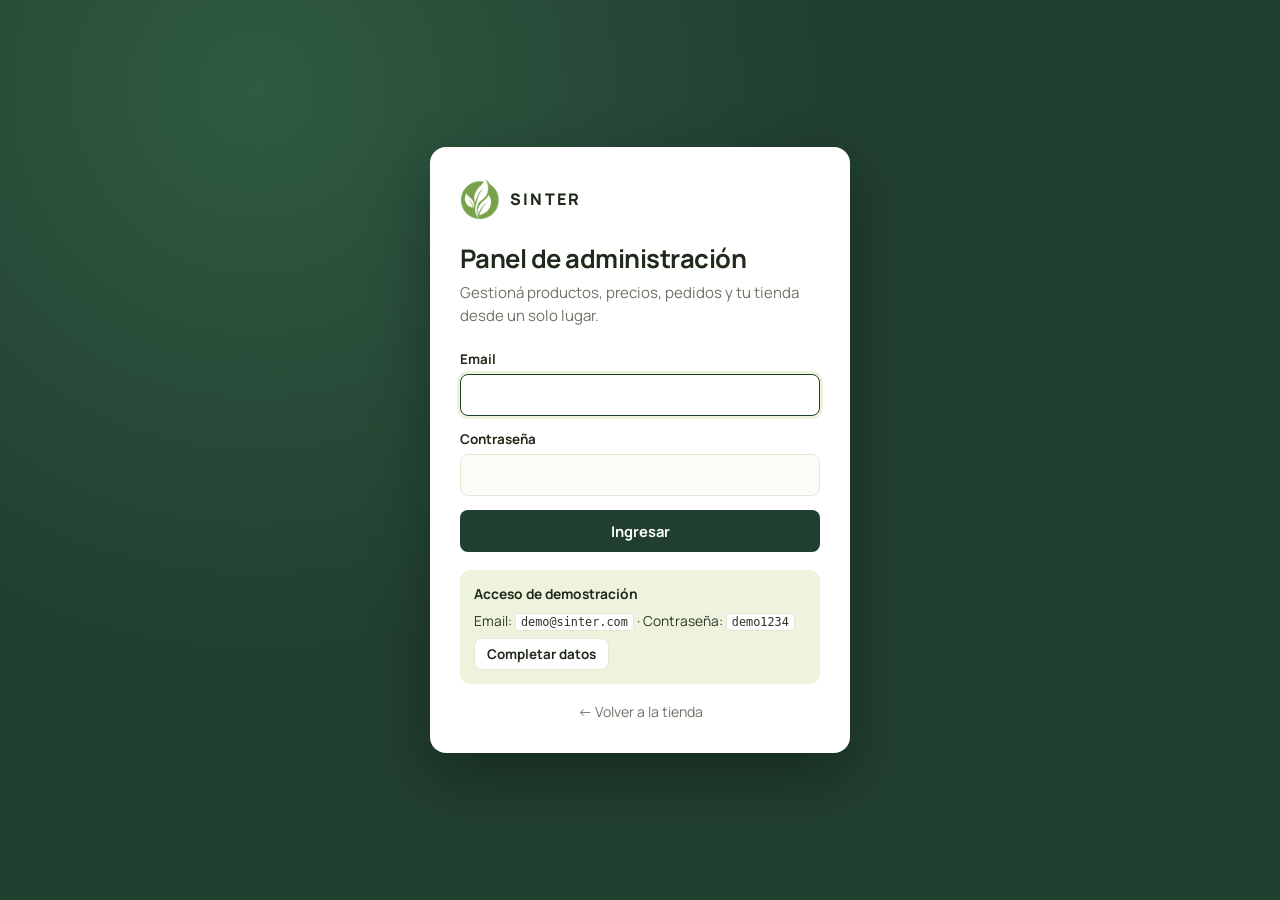
==== admin.html @ c79acad9 "Panel — etapa 4: ofertas, portada, categorías, reseñas y configuración Ofertas: fecha de fin de la p" ====
<!doctype html>
<html lang="es-AR">
<head>
  <meta charset="utf-8">
  <meta name="viewport" content="width=device-width, initial-scale=1">
  <title>Panel · Sinter Natural</title>
  <meta name="robots" content="noindex">
  <link rel="icon" type="image/png" href="img/favicon.png">
  <meta name="theme-color" content="#213f2f">
  <link rel="preconnect" href="https://fonts.googleapis.com">
  <link href="https://fonts.googleapis.com/css2?family=Manrope:wght@400;500;600;700;800&display=swap" rel="stylesheet">
  <link rel="stylesheet" href="css/admin.css?v=stage4">
</head>
<body>
  <!-- Ingreso -->
  <section class="login" id="login" hidden>
    <form class="login__card" id="loginForm" novalidate>
      <div class="login__brand"><img src="img/logo-96.png" width="40" height="40" alt=""> <span>SINTER</span></div>
      <h1>Panel de administración</h1>
      <p class="login__sub">Gestioná productos, precios, pedidos y tu tienda desde un solo lugar.</p>
      <label class="field">Email<input type="email" name="email" autocomplete="username" required></label>
      <label class="field">Contraseña<input type="password" name="pass" autocomplete="current-password" required></label>
      <p class="login__error" id="loginError" hidden></p>
      <button class="btn btn--primary btn--block" type="submit">Ingresar</button>
      <div class="login__demo">
        <b>Acceso de demostración</b>
        <span id="demoCreds"></span>
        <button type="button" class="btn btn--ghost btn--sm" id="fillDemo">Completar datos</button>
      </div>
      <a class="login__back" href="./">← Volver a la tienda</a>
    </form>
  </section>

  <!-- Panel -->
  <div class="shell" id="shell" hidden>
    <aside class="side" id="side">
      <a class="side__brand" href="#/inicio"><img src="img/logo-96.png" width="30" height="30" alt=""> <span>SINTER</span><small>Panel</small></a>
      <nav class="side__nav" id="sideNav"></nav>
      <div class="side__foot">
        <a class="side__link" href="./" target="_blank" rel="noopener"><span class="ico" data-ico="store"></span>Ver tienda</a>
        <button class="side__link" type="button" id="resetDemo"><span class="ico" data-ico="reset"></span>Restablecer demo</button>
      </div>
    </aside>
    <div class="side-overlay" id="sideOverlay" hidden></div>

    <div class="main">
      <header class="top">
        <button class="top__menu" type="button" id="menuBtn" aria-label="Abrir menú"><span class="ico" data-ico="menu"></span></button>
        <h1 class="top__title" id="pageTitle">Inicio</h1>
        <span class="badge-demo" title="Los cambios se guardan solo en este navegador">Modo demo</span>
        <div class="top__user">
          <span class="top__avatar" id="avatar">A</span>
          <div class="top__who"><b id="userName">Administrador</b><small id="userEmail"></small></div>
          <button class="btn btn--ghost btn--sm" type="button" id="logoutBtn">Salir</button>
        </div>
      </header>
      <main class="content" id="view" tabindex="-1"></main>
    </div>
  </div>

  <div class="toast" id="toast" role="status" aria-live="polite"></div>

  <script src="js/data.js?v=stage4"></script>
  <script src="js/db.js?v=stage4"></script>
  <script src="js/admin.js?v=stage4"></script>
</body>
</html>
---- css/admin.css ----
/* =========================================================
   Panel de administración — Sinter
   ========================================================= */
:root {
  --forest: #213f2f;
  --forest-2: #2b5140;
  --pistachio: #c9d58b;
  --pistachio-soft: #eef3dd;
  --ink: #1f2a1a;
  --text: #2c3427;
  --muted: #6d7466;
  --bg: #f4f6ef;
  --card: #fff;
  --border: #e3e8d6;
  --red: #c8302b;
  --bar: #3f7a57;
  --bar-hi: #213f2f;
  --radius: 12px;
  --shadow: 0 1px 2px rgba(31, 42, 26, .05), 0 6px 18px rgba(31, 42, 26, .05);
}
* { box-sizing: border-box; }
[hidden] { display: none !important; }
html, body { margin: 0; }
body { font-family: "Manrope", system-ui, sans-serif; color: var(--text); background: var(--bg); -webkit-font-smoothing: antialiased; }
a { color: inherit; text-decoration: none; }
button { font: inherit; cursor: pointer; color: inherit; }
h1, h2, h3 { color: var(--ink); letter-spacing: -.02em; }
code { background: #fff; border: 1px solid var(--border); border-radius: 4px; padding: 1px 5px; font-size: .86em; }
.muted { color: var(--muted); font-size: .86rem; }

/* ---------- Botones ---------- */
.btn { display: inline-flex; align-items: center; justify-content: center; gap: 8px; border: 1px solid transparent; border-radius: 8px; padding: 10px 16px; font-weight: 700; font-size: .92rem; transition: background .15s, border-color .15s; }
.btn--primary { background: var(--forest); color: #fff; }
.btn--primary:hover { background: var(--forest-2); }
.btn--ghost { background: #fff; border-color: var(--border); color: var(--ink); }
.btn--ghost:hover { border-color: var(--pistachio); background: var(--pistachio-soft); }
.btn--sm { padding: 6px 12px; font-size: .84rem; }
.btn--block { width: 100%; }

/* ---------- Ingreso ---------- */
.login { min-height: 100vh; display: grid; place-items: center; padding: 24px 16px;
  background: radial-gradient(circle at 20% 10%, #2f5a43 0, transparent 45%), var(--forest); }
.login__card { width: min(420px, 100%); background: #fff; border-radius: 16px; padding: 32px 30px; box-shadow: 0 24px 60px rgba(0,0,0,.3); }
.login__brand { display: flex; align-items: center; gap: 10px; font-weight: 800; letter-spacing: .14em; color: var(--ink); }
.login h1 { font-size: 1.6rem; margin: 22px 0 6px; }
.login__sub { color: var(--muted); margin: 0 0 22px; line-height: 1.5; font-size: .94rem; }
.field { display: grid; gap: 6px; font-size: .84rem; font-weight: 700; margin-bottom: 14px; color: var(--ink); }
.field input { font: inherit; font-weight: 500; padding: 11px 12px; border: 1px solid var(--border); border-radius: 8px; background: #fbfcf8; }
.field input:focus { outline: none; border-color: var(--forest); box-shadow: 0 0 0 3px var(--pistachio-soft); background: #fff; }
.login__error { color: var(--red); font-weight: 700; font-size: .88rem; margin: -4px 0 12px; }
.login__demo { margin-top: 18px; padding: 14px; border-radius: 10px; background: var(--pistachio-soft); display: grid; gap: 8px; font-size: .86rem; justify-items: start; }
.login__demo b { color: var(--ink); }
.login__back { display: block; margin-top: 18px; text-align: center; color: var(--muted); font-size: .88rem; }
.login__back:hover { color: var(--ink); }

/* ---------- Estructura ---------- */
.shell { display: grid; grid-template-columns: 248px 1fr; min-height: 100vh; }
.side { background: var(--forest); color: #dfe8da; display: flex; flex-direction: column; padding: 20px 14px; position: sticky; top: 0; height: 100vh; }
.side__brand { display: flex; align-items: center; gap: 10px; padding: 4px 8px 22px; color: #fff; font-weight: 800; letter-spacing: .14em; }
.side__brand small { margin-left: auto; font-size: .66rem; letter-spacing: .1em; text-transform: uppercase; background: rgba(255,255,255,.12); padding: 3px 8px; border-radius: 999px; color: var(--pistachio); }
.side__nav { display: grid; gap: 2px; overflow-y: auto; }
.side__link { display: flex; align-items: center; gap: 12px; padding: 10px 12px; border-radius: 8px; font-weight: 600; font-size: .92rem; color: #cfdacb; background: none; border: 0; width: 100%; text-align: left; }
.side__link svg, .side__link .ico svg { flex: none; opacity: .85; }
.side__link .ico { display: grid; }
.side__link em { margin-left: auto; font-style: normal; font-size: .66rem; font-weight: 700; color: #9fb19a; border: 1px solid rgba(255,255,255,.18); border-radius: 999px; padding: 1px 7px; }
.side__link:hover { background: rgba(255,255,255,.07); color: #fff; }
.side__link.active { background: var(--pistachio); color: var(--ink); }
.side__link.active em { color: var(--ink); border-color: rgba(31,42,26,.25); }
.side__foot { margin-top: auto; display: grid; gap: 2px; padding-top: 14px; border-top: 1px solid rgba(255,255,255,.12); }
.side-overlay { display: none; }

.main { min-width: 0; display: flex; flex-direction: column; }
.top { position: sticky; top: 0; z-index: 20; display: flex; align-items: center; gap: 14px; padding: 14px 28px; background: rgba(244,246,239,.92); backdrop-filter: blur(6px); border-bottom: 1px solid var(--border); }
.top__menu { display: none; background: none; border: 0; padding: 6px; border-radius: 8px; }
.top__title { font-size: 1.3rem; margin: 0; }
.badge-demo { font-size: .72rem; font-weight: 800; letter-spacing: .08em; text-transform: uppercase; color: #7a5a00; background: #fff3cc; border: 1px solid #f0dc9a; border-radius: 999px; padding: 3px 10px; }
.top__user { margin-left: auto; display: flex; align-items: center; gap: 10px; }
.top__avatar { width: 36px; height: 36px; border-radius: 50%; background: var(--forest); color: #fff; display: grid; place-items: center; font-weight: 800; }
.top__who { display: grid; line-height: 1.2; }
.top__who b { font-size: .9rem; color: var(--ink); }
.top__who small { font-size: .76rem; color: var(--muted); }
.content { padding: 26px 28px 48px; outline: none; max-width: 1280px; width: 100%; }

/* ---------- Inicio ---------- */
.dash-head { display: flex; justify-content: space-between; align-items: center; gap: 16px; margin-bottom: 18px; flex-wrap: wrap; }
.dash-head h2 { margin: 0; font-size: 1.6rem; }
.dash-head p { margin: 4px 0 0; color: var(--muted); }
.dash-head p::first-letter { text-transform: uppercase; }
.notice { display: flex; gap: 10px; align-items: flex-start; background: #fffaf0; border: 1px solid #f0dc9a; color: #5c4600; border-radius: 10px; padding: 11px 14px; font-size: .88rem; margin-bottom: 18px; }
.notice svg { flex: none; margin-top: 1px; }

.kpis { display: grid; grid-template-columns: repeat(4, 1fr); gap: 16px; margin-bottom: 18px; }
.kpi { background: var(--card); border: 1px solid var(--border); border-radius: var(--radius); padding: 18px; display: flex; gap: 14px; align-items: flex-start; box-shadow: var(--shadow); }
.kpi__ico { width: 40px; height: 40px; border-radius: 10px; background: var(--pistachio-soft); color: var(--forest); display: grid; place-items: center; flex: none; }
.kpi--warn .kpi__ico { background: #fff3cc; color: #8a6400; }
.kpi > div { display: grid; gap: 2px; min-width: 0; }
.kpi__label { font-size: .8rem; font-weight: 700; color: var(--muted); }
.kpi__value { font-size: 1.6rem; font-weight: 800; color: var(--ink); letter-spacing: -.02em; }
.kpi__sub { font-size: .8rem; color: var(--muted); }
.kpi__sub .up { color: #2a7a3b; font-weight: 800; }
.kpi__sub .down { color: var(--red); font-weight: 800; }

.card { background: var(--card); border: 1px solid var(--border); border-radius: var(--radius); padding: 18px 20px; box-shadow: var(--shadow); min-width: 0; }
.card__head { display: flex; justify-content: space-between; align-items: baseline; gap: 12px; margin-bottom: 12px; }
.card__head h3 { margin: 0; font-size: 1.02rem; }
.link { display: inline-flex; align-items: center; gap: 4px; color: var(--forest); font-weight: 700; font-size: .86rem; }
.link:hover { text-decoration: underline; }

.chart-card { margin-bottom: 18px; }
.chart { position: relative; }
.chart svg { display: block; width: 100%; height: auto; }
.chart .grid { stroke: #edf0e6; stroke-width: 1; }
.chart .grid.base { stroke: #cfd5c2; }
.chart .ax { fill: var(--muted); font-size: 11px; font-family: "Manrope", sans-serif; }
.chart .bar path { fill: var(--bar); transition: fill .15s; }
.chart .bar.today path { fill: var(--bar-hi); }
.chart .bar.on path { fill: var(--bar-hi); }
.chart .hit { fill: transparent; cursor: pointer; }
.tip { position: absolute; pointer-events: none; background: var(--ink); color: #fff; border-radius: 8px; padding: 8px 10px; font-size: .78rem; display: grid; gap: 1px; white-space: nowrap; box-shadow: 0 8px 20px rgba(0,0,0,.2); }
.tip b { font-size: .95rem; }
.tip span { color: #cfdacb; }
.tip span:first-of-type::first-letter { text-transform: uppercase; }
.chart-table { margin-top: 8px; font-size: .84rem; }
.chart-table summary { cursor: pointer; color: var(--forest); font-weight: 700; }
.chart-table table { width: 100%; border-collapse: collapse; margin-top: 8px; }
.chart-table td, .chart-table th { padding: 5px 8px; border-bottom: 1px solid var(--border); text-align: left; }

.dash-cols { display: grid; grid-template-columns: 1.55fr 1fr; gap: 18px; align-items: start; }
.dash-side { display: grid; gap: 18px; }
.table-wrap { overflow-x: auto; margin: 0 -4px; }
.tbl { width: 100%; border-collapse: collapse; font-size: .88rem; }
.tbl th { text-align: left; font-size: .74rem; text-transform: uppercase; letter-spacing: .06em; color: var(--muted); font-weight: 700; padding: 8px 6px; border-bottom: 1px solid var(--border); }
.tbl td { padding: 11px 6px; border-bottom: 1px solid #f0f2ea; white-space: nowrap; }
.tbl tr:last-child td { border-bottom: 0; }
.tbl .num { text-align: right; font-variant-numeric: tabular-nums; }
.st { display: inline-flex; align-items: center; gap: 6px; font-size: .74rem; font-weight: 800; border-radius: 999px; padding: 3px 10px; white-space: nowrap; }
.st::before { content: ""; width: 6px; height: 6px; border-radius: 50%; background: currentColor; }
.st--new { background: #e6effc; color: #1f57a8; }
.st--prep { background: #fff3cc; color: #8a6400; }
.st--ready { background: #e2f3e5; color: #22743a; }
.st--done { background: #eef0ea; color: #5f6658; }
.st--cancel { background: #fde8e6; color: #b3261e; }

.stock-list { list-style: none; margin: 0; padding: 0; display: grid; }
.stock-list li { display: flex; justify-content: space-between; align-items: center; gap: 10px; padding: 9px 0; border-bottom: 1px solid #f0f2ea; font-size: .88rem; }
.stock-list li:last-child { border-bottom: 0; }
.top-list { margin: 0; padding: 0; list-style: none; display: grid; gap: 12px; }
.top-list__row { display: flex; justify-content: space-between; gap: 10px; font-size: .88rem; margin-bottom: 5px; }
.top-list__row b { color: var(--ink); white-space: nowrap; }
.top-list__bar { height: 6px; background: #eef1e6; border-radius: 4px; overflow: hidden; }
.top-list__bar span { display: block; height: 100%; background: var(--bar); border-radius: 4px; }

/* ---------- Secciones por venir ---------- */
.soon { max-width: 560px; margin: 40px auto; text-align: center; background: var(--card); border: 1px solid var(--border); border-radius: 16px; padding: 40px 28px; box-shadow: var(--shadow); }
.soon__ico { width: 64px; height: 64px; border-radius: 16px; background: var(--pistachio-soft); color: var(--forest); display: inline-grid; place-items: center; }
.soon h2 { margin: 16px 0 8px; }
.soon p { color: var(--muted); line-height: 1.6; margin: 0 0 16px; }
.soon__tag { display: inline-block; margin-bottom: 20px; font-size: .78rem; font-weight: 800; letter-spacing: .06em; text-transform: uppercase; color: var(--forest); background: var(--pistachio-soft); padding: 5px 12px; border-radius: 999px; }

.toast { position: fixed; left: 50%; bottom: 24px; transform: translate(-50%, 140%); background: var(--ink); color: #fff; padding: 12px 18px; border-radius: 10px; font-weight: 700; z-index: 100; transition: transform .3s; }
.toast.show { transform: translate(-50%, 0); }

/* ---------- Responsive ---------- */
@media (max-width: 1100px) {
  .kpis { grid-template-columns: repeat(2, 1fr); }
  .dash-cols { grid-template-columns: 1fr; }
}
@media (max-width: 860px) {
  .shell { grid-template-columns: 1fr; }
  .side { position: fixed; left: 0; top: 0; bottom: 0; width: 264px; z-index: 50; transform: translateX(-100%); transition: transform .25s ease; }
  .side.open { transform: none; }
  .side-overlay { display: block; position: fixed; inset: 0; background: rgba(15, 25, 18, .45); z-index: 40; }
  .top__menu { display: grid; }
  .top { padding: 12px 16px; gap: 10px; }
  .top__who { display: none; }
  .content { padding: 18px 16px 40px; }
}
@media (max-width: 520px) {
  .kpis { gap: 10px; }
  .kpi { padding: 14px; gap: 10px; flex-direction: column; }
  .kpi__value { font-size: 1.3rem; }
  .badge-demo { display: none; }
  .top__title { font-size: 1.1rem; }
  .dash-head .btn { display: none; }
}

/* Ajustes */
.toast { opacity: 0; visibility: hidden; transition: transform .3s, opacity .3s, visibility 0s .3s; }
.toast.show { opacity: 1; visibility: visible; transition: transform .3s, opacity .3s; }
@media (min-width: 861px) { .shell { background: linear-gradient(to right, var(--forest) 248px, var(--bg) 248px); } }
@media (max-width: 560px) { .col-date { display: none; } .tbl td, .tbl th { padding-inline: 4px; } }
@media (max-width: 560px) { .tbl { font-size: .8rem; } .tbl .st { padding: 2px 7px; font-size: .68rem; } .card { padding: 16px 14px; } }

/* =========================================================
   Etapa 2 — Productos y aumento de precios
   ========================================================= */
.page-head { display: flex; justify-content: space-between; align-items: flex-end; gap: 16px; margin-bottom: 18px; flex-wrap: wrap; }
.page-head h2 { margin: 0; font-size: 1.5rem; }
.page-head p { margin: 4px 0 0; }
.small { font-size: .82rem; }
.block { display: block; }
.card__title { margin: 0 0 14px; font-size: 1rem; display: flex; align-items: center; gap: 8px; }
.card--flush { padding: 0; overflow: hidden; }
.empty { padding: 36px 20px; text-align: center; color: var(--muted); }
.btn--lg { padding: 13px 18px; font-size: 1rem; }
.btn[disabled] { opacity: .45; cursor: not-allowed; }
.btn--danger-ghost { background: #fff; border-color: #f2d0cd; color: var(--red); }
.btn--danger-ghost:hover { background: #fdf0ef; }
.icon-btn { width: 34px; height: 34px; border-radius: 8px; border: 0; background: none; display: inline-grid; place-items: center; color: var(--muted); }
.icon-btn:hover { background: var(--pistachio-soft); color: var(--ink); }
.icon-btn--danger:hover { background: #fdecea; color: var(--red); }
.select { font: inherit; font-size: .9rem; padding: 9px 34px 9px 12px; border: 1px solid var(--border); border-radius: 8px; background: #fff url("data:image/svg+xml,%3Csvg xmlns='http://www.w3.org/2000/svg' width='12' height='8' viewBox='0 0 12 8' fill='none' stroke='%231f2a1a' stroke-width='1.8' stroke-linecap='round'%3E%3Cpath d='M1 1.5l5 5 5-5'/%3E%3C/svg%3E") no-repeat right 12px center; -webkit-appearance: none; appearance: none; color: var(--ink); }

/* Filtros */
.filters { display: flex; gap: 10px; align-items: center; flex-wrap: wrap; margin-bottom: 14px; }
.searchbox { flex: 1 1 240px; display: flex; align-items: center; gap: 8px; background: #fff; border: 1px solid var(--border); border-radius: 8px; padding: 0 12px; color: var(--muted); }
.searchbox input { flex: 1; border: 0; outline: none; font: inherit; padding: 9px 0; background: none; color: var(--ink); min-width: 0; }
.searchbox:focus-within { border-color: var(--forest); box-shadow: 0 0 0 3px var(--pistachio-soft); }
.segs { display: inline-flex; background: #fff; border: 1px solid var(--border); border-radius: 8px; padding: 3px; gap: 2px; flex-wrap: wrap; }
.segs button { border: 0; background: none; padding: 6px 11px; border-radius: 6px; font-size: .84rem; font-weight: 700; color: var(--muted); }
.segs button:hover { color: var(--ink); }
.segs button.on { background: var(--forest); color: #fff; }
.segs--big { display: flex; margin-bottom: 14px; }
.segs--big button { flex: 1; padding: 9px; font-size: .9rem; }

/* Lista de productos */
.plist-head, .pitem { display: grid; grid-template-columns: 56px minmax(0, 1fr) 130px 104px 82px 112px; gap: 14px; align-items: center; padding: 10px 16px; }
.plist-head { font-size: .72rem; font-weight: 700; letter-spacing: .06em; text-transform: uppercase; color: var(--muted); border-bottom: 1px solid var(--border); background: #fbfcf8; }
.pitem { border-bottom: 1px solid #f0f2ea; }
.pitem:last-child { border-bottom: 0; }
.pitem:hover { background: #fbfcf8; }
.pitem.is-paused .pitem__img, .pitem.is-paused .pitem__info { opacity: .5; }
.pitem__img { width: 56px; height: 56px; border-radius: 8px; overflow: hidden; background: #fff; border: 1px solid var(--border); display: grid; place-items: center; }
.pitem__img img { width: 100%; height: 100%; object-fit: contain; padding: 4px; }
.thumb-mono { font-weight: 800; font-size: 1.4rem; color: var(--forest); background: var(--pistachio-soft); width: 100%; height: 100%; display: grid; place-items: center; }
.pitem__info { min-width: 0; display: grid; gap: 2px; }
.pitem__name { font-weight: 700; color: var(--ink); white-space: nowrap; overflow: hidden; text-overflow: ellipsis; }
.pitem__name:hover { text-decoration: underline; }
.pitem__meta { font-size: .8rem; color: var(--muted); white-space: nowrap; overflow: hidden; text-overflow: ellipsis; }
.pitem__badges { display: flex; gap: 4px; flex-wrap: wrap; }
.pitem__badges:empty { display: none; }
.pb { font-size: .68rem; font-weight: 800; padding: 1px 7px; border-radius: 999px; background: #eef0ea; color: #5f6658; }
.pb--off { background: #fde8e6; color: #b3261e; }
.pb--new { background: var(--pistachio-soft); color: #3f5a1c; }
.pb--warn { background: #fde8e6; color: #b3261e; }
.pb--low { background: #fff3cc; color: #8a6400; }
.pitem__actions { display: flex; justify-content: flex-end; gap: 2px; }

.qedit { display: flex; align-items: center; gap: 4px; border: 1px solid transparent; border-radius: 8px; padding: 0 8px; transition: border-color .15s, background .15s; }
.qedit:hover { border-color: var(--border); background: #fff; }
.qedit:focus-within { border-color: var(--forest); background: #fff; box-shadow: 0 0 0 3px var(--pistachio-soft); }
.qedit span { color: var(--muted); font-size: .88rem; }
.qedit input { width: 100%; border: 0; outline: none; font: inherit; font-weight: 700; color: var(--ink); padding: 8px 0; background: none; -moz-appearance: textfield; }
.qedit input::-webkit-outer-spin-button, .qedit input::-webkit-inner-spin-button { -webkit-appearance: none; margin: 0; }
.qedit.saved { border-color: #8fc79c; background: #effaf1; }

.switch { position: relative; display: inline-block; width: 42px; height: 24px; flex: none; }
.switch input { position: absolute; opacity: 0; width: 100%; height: 100%; margin: 0; cursor: pointer; z-index: 1; }
.switch span { position: absolute; inset: 0; border-radius: 999px; background: #d5d9cc; transition: background .2s; }
.switch span::after { content: ""; position: absolute; left: 3px; top: 3px; width: 18px; height: 18px; border-radius: 50%; background: #fff; box-shadow: 0 1px 3px rgba(0,0,0,.2); transition: transform .2s; }
.switch input:checked + span { background: var(--forest); }
.switch input:checked + span::after { transform: translateX(18px); }
.switch input:focus-visible + span { box-shadow: 0 0 0 3px var(--pistachio); }

/* Editor */
.back { display: inline-flex; align-items: center; gap: 4px; color: var(--muted); font-weight: 700; font-size: .88rem; margin-bottom: 12px; }
.back:hover { color: var(--ink); }
.editor { display: grid; grid-template-columns: minmax(0, 1fr) 320px; gap: 18px; align-items: start; }
.editor__main { display: grid; gap: 18px; min-width: 0; }
.editor__side { display: grid; gap: 18px; position: sticky; top: 82px; }
.editor__actions { display: grid; gap: 8px; }
.f { display: grid; gap: 6px; font-size: .84rem; font-weight: 700; color: var(--ink); margin-bottom: 14px; }
.f small { font-weight: 500; color: var(--muted); }
.f input, .f textarea { font: inherit; font-weight: 500; padding: 10px 12px; border: 1px solid var(--border); border-radius: 8px; background: #fff; color: var(--ink); width: 100%; }
.f textarea { resize: vertical; line-height: 1.5; }
.f input:focus, .f textarea:focus, .select:focus { outline: none; border-color: var(--forest); box-shadow: 0 0 0 3px var(--pistachio-soft); }
.f .select { width: 100%; padding-block: 10px; }
.f-row { display: grid; grid-template-columns: 1fr 1fr; gap: 14px; }
.money { display: flex; align-items: center; border: 1px solid var(--border); border-radius: 8px; background: #fff; padding-left: 12px; }
.money i { font-style: normal; color: var(--muted); }
.money input { border: 0 !important; box-shadow: none !important; padding-left: 6px !important; }
.money:focus-within { border-color: var(--forest); box-shadow: 0 0 0 3px var(--pistachio-soft); }
.hint { margin: -4px 0 0; font-size: .86rem; color: var(--muted); }
.hint b { color: var(--ink); }
.hint .warn { color: #8a6400; }

.photo { display: grid; grid-template-columns: 160px 1fr; gap: 16px; align-items: stretch; }
.photo__preview { aspect-ratio: 1; border: 1px solid var(--border); border-radius: 10px; overflow: hidden; display: grid; place-items: center; background: #fff; }
.photo__img { width: 100%; height: 100%; object-fit: contain; padding: 8px; }
.photo__preview .thumb-mono { font-size: 3rem; }
.photo__side { display: grid; gap: 10px; align-content: start; }
.drop { display: grid; justify-items: center; gap: 4px; text-align: center; padding: 22px 14px; border: 2px dashed #cfd7bd; border-radius: 10px; color: var(--forest); cursor: pointer; background: #fbfcf8; transition: background .15s, border-color .15s; }
.drop span { color: var(--muted); font-size: .82rem; }
.drop:hover, .drop.over { background: var(--pistachio-soft); border-color: var(--forest); }

.vrows { display: grid; gap: 8px; margin: 10px 0 12px; }
.vrow { display: grid; grid-template-columns: 1fr 150px 80px; gap: 8px; align-items: center; }
.vrow .vlabel { font: inherit; padding: 9px 12px; border: 1px solid var(--border); border-radius: 8px; }
.vrow .vlabel:focus { outline: none; border-color: var(--forest); box-shadow: 0 0 0 3px var(--pistachio-soft); }
.vrow .money input { font: inherit; padding: 9px 8px; width: 100%; outline: none; background: none; }
.vrow .money input:disabled { color: var(--muted); }
.vtag { font-size: .72rem; font-weight: 800; color: var(--forest); background: var(--pistachio-soft); border-radius: 999px; padding: 3px 8px; text-align: center; }

.chips { display: flex; flex-wrap: wrap; gap: 8px; }
.chipbox { position: relative; cursor: pointer; }
.chipbox input { position: absolute; opacity: 0; }
.chipbox span { display: inline-block; padding: 7px 13px; border: 1px solid var(--border); border-radius: 999px; font-size: .86rem; font-weight: 700; background: #fff; transition: all .15s; }
.chipbox input:checked + span { background: var(--forest); border-color: var(--forest); color: #fff; }
.chipbox input:focus-visible + span { box-shadow: 0 0 0 3px var(--pistachio); }

.toggle { display: flex; justify-content: space-between; align-items: center; gap: 12px; padding: 10px 0; border-bottom: 1px solid #f0f2ea; cursor: pointer; }
.toggle:last-child { border-bottom: 0; }
.toggle > span:first-child { display: grid; gap: 2px; }
.toggle b { font-size: .9rem; color: var(--ink); }
.toggle small { color: var(--muted); font-size: .78rem; }

/* Vista previa de tarjeta */
.pv { display: grid; gap: 3px; }
.pv__img { position: relative; aspect-ratio: 1; border-radius: 8px; background: #fff; border: 1px solid var(--border); overflow: hidden; display: grid; place-items: center; margin-bottom: 8px; }
.pv__img img { width: 100%; height: 100%; object-fit: contain; padding: 10%; }
.pv__img .thumb-mono { font-size: 3.4rem; }
.pv__badge { position: absolute; left: 10px; bottom: 10px; background: var(--red); color: #fff; font-weight: 800; font-size: .78rem; padding: 3px 9px; border-radius: 999px; }
.pv__badge--new { background: var(--pistachio); color: var(--ink); }
.pv__name { color: var(--ink); }
.pv__variant, .pv__other { color: var(--muted); font-size: .82rem; }
.pv__old { color: var(--muted); font-size: .86rem; margin-top: 6px; }
.pv__now b { font-size: 1.25rem; color: var(--ink); }
.pv__now span { color: #2a7a3b; font-weight: 800; font-size: .86rem; }
.pv__btn { margin-top: 8px; background: var(--forest); color: #fff; text-align: center; font-weight: 800; font-size: .78rem; letter-spacing: .04em; padding: 10px; border-radius: 8px; }
.pv__paused { margin-top: 6px; font-size: .78rem; font-weight: 700; color: #8a6400; background: #fff3cc; padding: 6px 8px; border-radius: 6px; }

/* Aumento de precios */
.prices { display: grid; grid-template-columns: minmax(0, 420px) minmax(0, 1fr); gap: 18px; align-items: start; margin-bottom: 18px; }
.prices__form { display: grid; gap: 18px; }
.num-step { width: 24px; height: 24px; border-radius: 50%; background: var(--forest); color: #fff; font-size: .78rem; display: inline-grid; place-items: center; flex: none; }
.prices__preview .card__head h3 { display: flex; align-items: center; gap: 8px; }
.pct { display: flex; gap: 12px; align-items: center; flex-wrap: wrap; margin-bottom: 16px; }
.pct__in { display: flex; align-items: center; border: 1px solid var(--border); border-radius: 10px; padding: 0 14px; background: #fff; }
.pct__in input { width: 80px; border: 0; outline: none; font: inherit; font-size: 1.6rem; font-weight: 800; color: var(--ink); padding: 6px 0; background: none; }
.pct__in span { font-size: 1.3rem; font-weight: 800; color: var(--muted); }
.pct__in:focus-within { border-color: var(--forest); box-shadow: 0 0 0 3px var(--pistachio-soft); }
.pct__quick { display: flex; gap: 6px; flex-wrap: wrap; }
.pct__quick button { border: 1px solid var(--border); background: #fff; border-radius: 999px; padding: 6px 12px; font-weight: 700; font-size: .86rem; }
.pct__quick button.on, .pct__quick button:hover { background: var(--pistachio-soft); border-color: var(--pistachio); }
.check { display: flex; gap: 10px; align-items: flex-start; font-size: .88rem; cursor: pointer; }
.check input { margin-top: 3px; accent-color: var(--forest); width: 16px; height: 16px; }
.check small { color: var(--muted); }
.pv-table { max-height: 420px; overflow: auto; margin: 0 -6px 14px; }
.pv-table .tbl td { white-space: normal; }
.pv-table thead th { position: sticky; top: 0; background: #fff; }
.tbl .up { color: #2a7a3b; font-weight: 700; }
.tbl .down { color: var(--red); font-weight: 700; }
.history { margin-bottom: 10px; }
.hist { list-style: none; margin: 0; padding: 0; }
.hist li { display: flex; justify-content: space-between; align-items: center; gap: 12px; padding: 12px 0; border-bottom: 1px solid #f0f2ea; }
.hist li:last-child { border-bottom: 0; }
.hist li > div { display: grid; gap: 2px; }
.stock-list a:hover { text-decoration: underline; }

/* Responsive etapa 2 */
@media (max-width: 1100px) {
  .editor, .prices { grid-template-columns: 1fr; }
  .editor__side { position: static; }
}
@media (max-width: 860px) {
  .plist-head { display: none; }
  .pitem { grid-template-columns: 52px minmax(0, 1fr) auto; grid-template-areas: "img info sw" "img price stock" "act act act"; gap: 6px 12px; padding: 12px 14px; }
  .pitem__img { grid-area: img; width: 52px; height: 52px; }
  .pitem__info { grid-area: info; }
  .pitem .switch { grid-area: sw; justify-self: end; }
  .pitem .qedit:not(.qedit--stock) { grid-area: price; border-color: var(--border); background: #fff; }
  .pitem .qedit--stock { grid-area: stock; border-color: var(--border); background: #fff; width: 96px; }
  .pitem__actions { grid-area: act; justify-content: flex-start; border-top: 1px dashed #eef0e8; padding-top: 4px; }
}
@media (max-width: 560px) {
  .f-row, .photo { grid-template-columns: 1fr; }
  .photo__preview { max-width: 180px; }
  .vrow { grid-template-columns: 1fr 120px 40px; }
  .vtag { font-size: .64rem; padding: 3px 4px; }
  .filters .segs { width: 100%; }
}
.qedit--stock input { width: 56px; flex: none; }
.qedit--stock { justify-content: flex-start; }

/* =========================================================
   Etapa 3 — Pedidos
   ========================================================= */
.side__count { margin-left: auto; min-width: 22px; height: 22px; padding: 0 7px; border-radius: 999px; background: var(--red); color: #fff; font-size: .74rem; font-weight: 800; display: inline-grid; place-items: center; }
.side__link.active .side__count { background: var(--forest); }
.btn--wa { background: #1fa855; color: #fff; }
.btn--wa:hover { background: #18843f; }

.otabs { display: flex; gap: 6px; overflow-x: auto; scrollbar-width: none; margin-bottom: 14px; padding-bottom: 2px; }
.otabs::-webkit-scrollbar { display: none; }
.otabs button { flex: none; display: inline-flex; align-items: center; gap: 8px; border: 1px solid var(--border); background: #fff; border-radius: 999px; padding: 7px 14px; font-weight: 700; font-size: .88rem; color: var(--text); }
.otabs button span { font-size: .74rem; background: #eef0ea; color: var(--muted); border-radius: 999px; padding: 1px 8px; }
.otabs button.on { background: var(--forest); border-color: var(--forest); color: #fff; }
.otabs button.on span { background: rgba(255,255,255,.18); color: #fff; }

.olist-head, .oitem { display: grid; grid-template-columns: 150px minmax(0, 1fr) 110px 110px 120px 190px; gap: 14px; align-items: center; padding: 12px 18px; }
.olist-head { font-size: .72rem; font-weight: 700; letter-spacing: .06em; text-transform: uppercase; color: var(--muted); border-bottom: 1px solid var(--border); background: #fbfcf8; }
.oitem { border-bottom: 1px solid #f0f2ea; cursor: pointer; }
.oitem:hover { background: #fbfcf8; }
.oitem .num, .olist-head .num { text-align: right; font-variant-numeric: tabular-nums; }
.oitem__id, .oitem__client { display: grid; gap: 2px; min-width: 0; }
.oitem__id b { color: var(--ink); }
.oitem small { color: var(--muted); font-size: .8rem; white-space: nowrap; overflow: hidden; text-overflow: ellipsis; }
.oitem__client b { white-space: nowrap; overflow: hidden; text-overflow: ellipsis; }
.oitem__del { display: inline-flex; align-items: center; gap: 6px; font-size: .86rem; color: var(--muted); }
.oitem__act { display: flex; justify-content: flex-end; }
.olist-foot { padding: 12px 18px; text-align: right; font-size: .86rem; color: var(--muted); font-weight: 700; background: #fbfcf8; }
.row-link { cursor: pointer; }
.row-link:hover td { background: #fbfcf8; }

.ohead { display: flex; justify-content: space-between; align-items: flex-start; gap: 16px; flex-wrap: wrap; margin-bottom: 16px; }
.ohead h2 { margin: 0; font-size: 1.5rem; display: flex; align-items: center; gap: 12px; flex-wrap: wrap; }
.ohead p { margin: 4px 0 0; }
.ohead p::first-letter { text-transform: uppercase; }
.ohead__actions { display: flex; gap: 8px; flex-wrap: wrap; }

.steps-card { margin-bottom: 18px; }
.ostep { list-style: none; margin: 0 0 16px; padding: 0; display: grid; grid-template-columns: repeat(4, 1fr); }
.ostep li { position: relative; display: grid; justify-items: center; text-align: center; gap: 4px; color: var(--muted); }
.ostep li::before { content: ""; position: absolute; top: 15px; left: calc(-50% + 18px); right: calc(50% + 18px); height: 2px; background: var(--border); }
.ostep li:first-child::before { display: none; }
.ostep li.done::before, .ostep li.now::before { background: var(--forest); }
.ostep__dot { width: 32px; height: 32px; border-radius: 50%; display: grid; place-items: center; font-weight: 800; font-size: .86rem; background: #fff; border: 2px solid var(--border); color: var(--muted); }
.ostep li.done .ostep__dot { background: var(--forest); border-color: var(--forest); color: #fff; }
.ostep li.now .ostep__dot { border-color: var(--forest); color: var(--forest); box-shadow: 0 0 0 4px var(--pistachio-soft); }
.ostep b { font-size: .88rem; }
.ostep li.done b, .ostep li.now b { color: var(--ink); }
.ostep small { font-size: .74rem; min-height: 1em; }
.ostep__actions { display: flex; gap: 8px; flex-wrap: wrap; align-items: center; justify-content: center; padding-top: 14px; border-top: 1px solid #f0f2ea; }
.done-msg { display: inline-flex; align-items: center; gap: 6px; color: #22743a; font-weight: 800; }

.odetail { display: grid; grid-template-columns: minmax(0, 1fr) 340px; gap: 18px; align-items: start; }
.odetail__side { display: grid; gap: 18px; }
.pack { list-style: none; margin: 0; padding: 0; }
.pack li { display: grid; grid-template-columns: 30px 48px minmax(0, 1fr) auto; gap: 12px; align-items: center; padding: 10px 0; border-bottom: 1px solid #f0f2ea; transition: opacity .2s; }
.pack li.ok .pack__info b { text-decoration: line-through; color: var(--muted); }
.pack li.ok .pack__img { opacity: .5; }
.pack label { position: relative; width: 26px; height: 26px; cursor: pointer; }
.pack input { position: absolute; inset: 0; opacity: 0; margin: 0; cursor: pointer; }
.pack__box { width: 26px; height: 26px; border-radius: 7px; border: 2px solid #cfd5c2; display: grid; place-items: center; color: transparent; transition: all .15s; }
.pack input:checked + .pack__box { background: var(--forest); border-color: var(--forest); color: #fff; }
.pack input:focus-visible + .pack__box { box-shadow: 0 0 0 3px var(--pistachio); }
.pack__img { width: 48px; height: 48px; border-radius: 8px; border: 1px solid var(--border); overflow: hidden; display: grid; place-items: center; background: #fff; }
.pack__img img { width: 100%; height: 100%; object-fit: contain; padding: 3px; }
.pack__info { display: grid; gap: 2px; min-width: 0; }
.pack__info small { color: var(--muted); font-size: .8rem; }
.pack .num { font-variant-numeric: tabular-nums; }
.totals { display: grid; gap: 6px; padding-top: 14px; font-size: .92rem; }
.totals div { display: flex; justify-content: space-between; }
.totals .green { color: #22743a; font-weight: 700; }
.totals .total { font-size: 1.15rem; font-weight: 800; color: var(--ink); padding-top: 8px; border-top: 1px solid var(--border); margin-top: 4px; }
.kv { display: grid; gap: 2px; margin: 0 0 12px; font-size: .9rem; }
.kv span { font-size: .76rem; color: var(--muted); font-weight: 700; text-transform: uppercase; letter-spacing: .05em; }
.kv b { color: var(--ink); font-weight: 600; }
.note { width: 100%; font: inherit; font-size: .9rem; padding: 10px 12px; border: 1px solid var(--border); border-radius: 8px; resize: vertical; background: #fffdf6; }
.note:focus { outline: none; border-color: var(--forest); box-shadow: 0 0 0 3px var(--pistachio-soft); }

/* Remito (solo al imprimir) */
.slip { display: none; }
@media print {
  body { background: #fff; }
  .side, .top, .back, .ohead__actions, .steps-card, .odetail, .toast, .side-overlay, .ohead { display: none !important; }
  .shell { display: block; background: none !important; }
  .content { padding: 0; max-width: none; }
  .slip { display: block; color: #000; font-size: 12pt; }
  .slip__head { display: flex; justify-content: space-between; align-items: flex-start; border-bottom: 2px solid #000; padding-bottom: 10px; margin-bottom: 14px; }
  .slip__head b { font-size: 16pt; display: block; }
  .slip__id { text-align: right; font-weight: 800; font-size: 14pt; }
  .slip__id span, .slip__head span { display: block; font-weight: 400; font-size: 10pt; }
  .slip__cols { display: grid; grid-template-columns: repeat(3, 1fr); gap: 12px; margin-bottom: 14px; }
  .slip__cols div { display: grid; gap: 2px; }
  .slip__cols small { font-size: 9pt; text-transform: uppercase; color: #555; }
  .slip table { width: 100%; border-collapse: collapse; }
  .slip th, .slip td { border-bottom: 1px solid #999; padding: 6px 4px; text-align: left; }
  .slip .num { text-align: right; }
  .slip__box { display: inline-block; width: 12px; height: 12px; border: 1.5px solid #000; }
  .slip__tot { display: flex; justify-content: flex-end; gap: 18px; margin-top: 12px; }
  .slip__tot b { font-size: 14pt; }
}

/* Responsive etapa 3 */
@media (max-width: 1100px) { .odetail { grid-template-columns: 1fr; } }
@media (max-width: 860px) {
  .olist-head { display: none; }
  .oitem { grid-template-columns: minmax(0, 1fr) auto; grid-template-areas: "id total" "client st" "del act"; gap: 6px 12px; padding: 14px; }
  .oitem__id { grid-area: id; } .oitem__client { grid-area: client; } .oitem__del { grid-area: del; }
  .oitem > .num { grid-area: total; } .oitem > span:has(.st) { grid-area: st; justify-self: end; } .oitem__act { grid-area: act; }
  .ostep { grid-template-columns: repeat(4, 1fr); }
  .ostep b { font-size: .74rem; } .ostep small { display: none; }
}
@media (max-width: 560px) {
  .ohead__actions { width: 100%; } .ohead__actions .btn { flex: 1; }
  .ostep__actions .btn { width: 100%; }
}

/* =========================================================
   Etapa 4 — Ofertas, portada, categorías, reseñas, configuración
   ========================================================= */
.grid2 { display: grid; grid-template-columns: 1fr 1fr; gap: 18px; margin-bottom: 18px; }
.input { font: inherit; padding: 10px 12px; border: 1px solid var(--border); border-radius: 8px; background: #fff; color: var(--ink); min-width: 0; }
.input:focus { outline: none; border-color: var(--forest); box-shadow: 0 0 0 3px var(--pistachio-soft); }
.f input[type="datetime-local"] { width: 100%; }
.quick-dates { display: flex; gap: 6px; flex-wrap: wrap; margin: 10px 0 6px; }
.pct__in--sm { display: inline-flex; padding: 0 12px; }
.pct__in--sm input { font-size: 1.15rem; width: 64px; padding: 8px 0; }
.pct__in--sm span { font-size: .9rem; white-space: nowrap; }
.add-row { display: flex; gap: 10px; align-items: center; flex-wrap: wrap; padding-bottom: 16px; margin-bottom: 6px; border-bottom: 1px solid #f0f2ea; }
.add-row .select, .add-row .input { flex: 1 1 260px; }
.cell-prod { display: flex; align-items: center; gap: 10px; }
.cell-prod__img { width: 40px; height: 40px; object-fit: contain; border: 1px solid var(--border); border-radius: 6px; padding: 2px; background: #fff; flex: none; }
.cell-prod .thumb-mono { width: 40px; height: 40px; border-radius: 6px; }
.warn { color: #8a6400; font-style: normal; }

.slides { list-style: none; margin: 0; padding: 0; }
.slides li { display: grid; grid-template-columns: 28px 52px minmax(0, 1fr) auto; gap: 12px; align-items: center; padding: 10px 0; border-bottom: 1px solid #f0f2ea; }
.slides li:last-child { border-bottom: 0; }
.slides__n { width: 26px; height: 26px; border-radius: 50%; background: var(--forest); color: #fff; font-weight: 800; font-size: .8rem; display: grid; place-items: center; }
.slides__img { width: 52px; height: 52px; border: 1px solid var(--border); border-radius: 8px; overflow: hidden; display: grid; place-items: center; background: #fff; }
.slides__img img { width: 100%; height: 100%; object-fit: contain; padding: 3px; }
.slides__info { display: grid; gap: 2px; min-width: 0; }
.slides__act { display: flex; gap: 2px; }
.icon-btn[disabled] { opacity: .3; cursor: default; background: none; }

.cats { list-style: none; margin: 0; padding: 0; }
.cats li { display: grid; grid-template-columns: 40px minmax(0, 1fr) 110px auto; gap: 12px; align-items: center; padding: 8px 0; border-bottom: 1px solid #f0f2ea; }
.cats li:last-child { border-bottom: 0; }
.cats__color { width: 36px; height: 36px; padding: 0; border: 1px solid var(--border); border-radius: 8px; background: none; cursor: pointer; }
.cats__color::-webkit-color-swatch-wrapper { padding: 3px; } .cats__color::-webkit-color-swatch { border: 0; border-radius: 5px; }
.cats__name { width: 100%; font-weight: 700; border-color: transparent; }
.cats__name:hover { border-color: var(--border); }
.cats__count { font-size: .84rem; color: var(--forest); font-weight: 700; }
.cats__count:hover { text-decoration: underline; }

.rv-list { display: grid; grid-template-columns: repeat(auto-fill, minmax(320px, 1fr)); gap: 16px; }
.rv-list > .card:has(.rv-form) { grid-column: 1 / -1; }
.rv-item { display: flex; flex-direction: column; gap: 6px; }
.rv-item.is-hidden { opacity: .55; }
.rv-item__head { display: flex; justify-content: space-between; align-items: center; gap: 10px; }
.rv-item h4 { margin: 4px 0 0; font-size: 1rem; color: var(--ink); }
.rv-item p { margin: 0; color: #4d5644; line-height: 1.55; font-size: .92rem; flex: 1; }
.rv-item__foot { display: flex; justify-content: space-between; align-items: center; gap: 8px; padding-top: 8px; border-top: 1px solid #f0f2ea; margin-top: 4px; }
.stars { display: inline-flex; gap: 1px; color: #e3e3dc; }
.stars .on { color: #f2a900; }
.stars svg { fill: currentColor; stroke: none; }
.rv-form { display: grid; }
.rv-form__act { display: flex; gap: 8px; }
.star-pick { display: flex; gap: 4px; }
.star-pick label { cursor: pointer; color: #d5d8cc; }
.star-pick input { position: absolute; opacity: 0; }
.star-pick svg { fill: currentColor; stroke: none; }
.star-pick:has(input:nth-of-type(1):checked) label:nth-child(-n+1),
.star-pick label:has(~ label input:checked), .star-pick label:has(input:checked) { color: #f2a900; }

.presets { display: flex; gap: 8px; flex-wrap: wrap; margin-bottom: 16px; }
.preset { display: grid; grid-template-columns: 1fr 1fr; gap: 0; width: 84px; border: 1px solid var(--border); border-radius: 10px; overflow: hidden; background: #fff; padding: 0; }
.preset span { height: 30px; }
.preset small { grid-column: 1 / -1; padding: 4px; font-size: .74rem; font-weight: 700; }
.preset:hover { border-color: var(--forest); }
.color-in { display: flex; align-items: center; gap: 10px; border: 1px solid var(--border); border-radius: 8px; padding: 6px 10px; background: #fff; }
.color-in input { width: 40px; height: 32px; padding: 0; border: 0; background: none; cursor: pointer; }
.color-in code { border: 0; background: none; font-size: .86rem; }

.mini { border: 1px solid var(--border); border-radius: 10px; overflow: hidden; font-size: .62rem; background: #fafbf5; }
.mini__head { display: flex; align-items: center; gap: 6px; padding: 8px 10px; background: #fff; }
.mini__head img { width: 20px; height: 20px; object-fit: contain; }
.mini__head b { font-size: .8rem; letter-spacing: .06em; color: #1f2a1a; }
.mini__head span { font-weight: 700; }
.mini__bar { display: flex; gap: 10px; padding: 6px 10px; font-weight: 700; color: #1f2a1a; }
.mini__body { display: grid; grid-template-columns: 1fr 1fr; gap: 8px; padding: 10px; }
.mini__card { background: #fff; border-radius: 6px; padding: 6px; display: grid; gap: 4px; }
.mini__card i { display: block; height: 40px; background: #eef0e6; border-radius: 4px; }
.mini__btn { color: #fff; text-align: center; border-radius: 4px; padding: 4px; font-weight: 800; font-size: .55rem; }
.mini__foot { color: #fff; padding: 8px 10px; display: grid; gap: 2px; }
.mini__foot span { opacity: .8; }

@media (max-width: 860px) { .grid2 { grid-template-columns: 1fr; } }
@media (max-width: 560px) {
  .cats li { grid-template-columns: 36px minmax(0, 1fr) auto; }
  .cats__count { grid-column: 2; grid-row: 2; }
  .cats .slides__act { grid-row: 1 / span 2; grid-column: 3; flex-direction: column; }
  .slides li { grid-template-columns: 26px 44px minmax(0, 1fr); }
  .slides li .slides__act { grid-column: 1 / -1; justify-content: flex-end; }
  .rv-list { grid-template-columns: 1fr; }
}
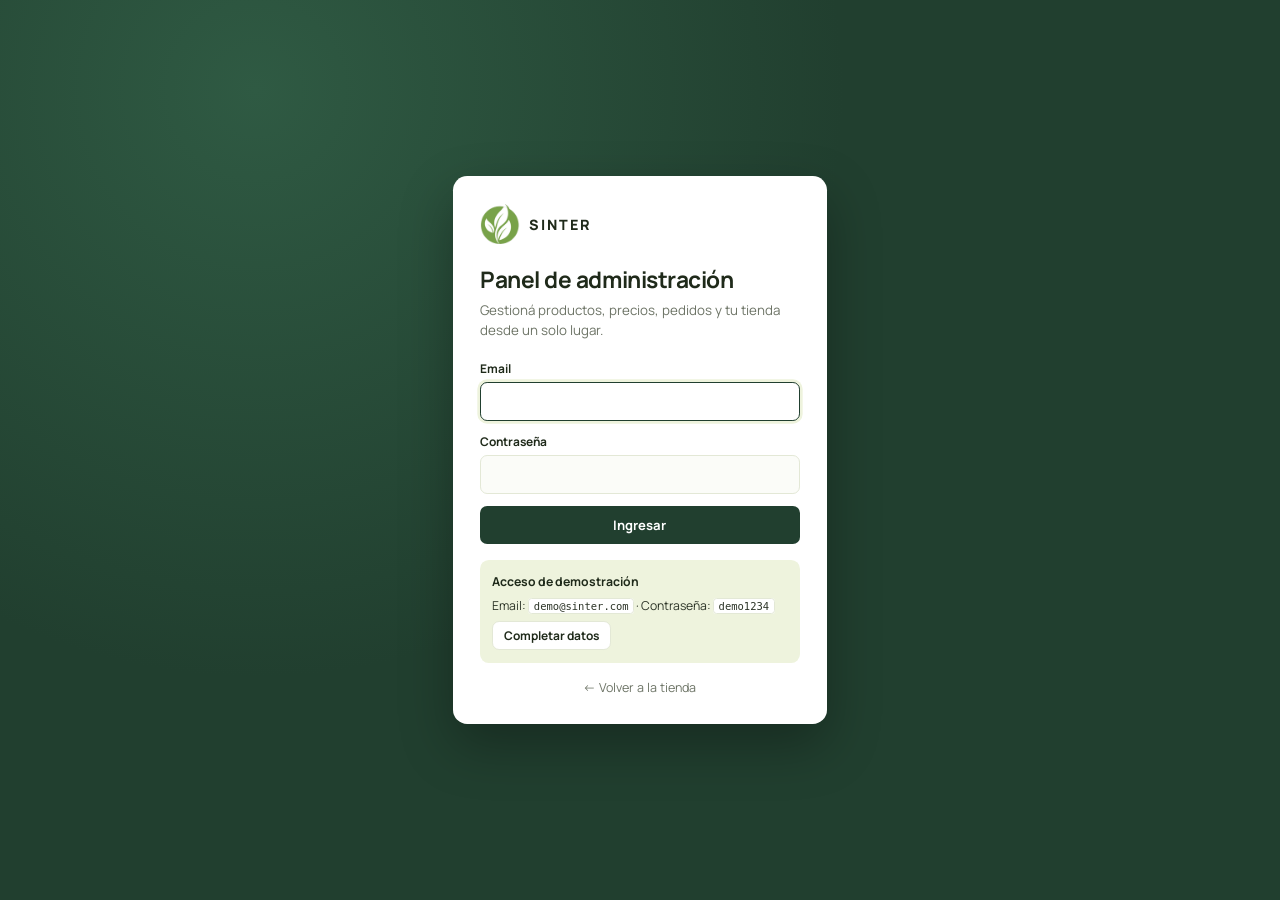
==== commit 5216e655: "Página escalable según el tamaño de pantalla - Tamaños de tienda y panel pasados de px a rem - El ta" ====
--- a/admin.html
+++ b/admin.html
@@ -9,7 +9,7 @@
   <meta name="theme-color" content="#213f2f">
   <link rel="preconnect" href="https://fonts.googleapis.com">
   <link href="https://fonts.googleapis.com/css2?family=Manrope:wght@400;500;600;700;800&display=swap" rel="stylesheet">
-  <link rel="stylesheet" href="css/admin.css?v=stage4">
+  <link rel="stylesheet" href="css/admin.css?v=scale">
 </head>
 <body>
   <!-- Ingreso -->
@@ -60,8 +60,9 @@
 
   <div class="toast" id="toast" role="status" aria-live="polite"></div>
 
-  <script src="js/data.js?v=stage4"></script>
-  <script src="js/db.js?v=stage4"></script>
-  <script src="js/admin.js?v=stage4"></script>
+  <script src="js/data.js?v=scale"></script>
+  <script src="js/db.js?v=scale"></script>
+  <script src="js/admin.js?v=scale"></script>
+  <script src="js/scale.js?v=scale"></script>
 </body>
 </html>
--- a/css/admin.css
+++ b/css/admin.css
@@ -15,8 +15,8 @@
   --red: #c8302b;
   --bar: #3f7a57;
   --bar-hi: #213f2f;
-  --radius: 12px;
-  --shadow: 0 1px 2px rgba(31, 42, 26, .05), 0 6px 18px rgba(31, 42, 26, .05);
+  --radius: 0.75rem;
+  --shadow: 0 1px 2px rgba(31, 42, 26, .05), 0 0.375rem 1.125rem rgba(31, 42, 26, .05);
 }
 * { box-sizing: border-box; }
 [hidden] { display: none !important; }
@@ -25,73 +25,73 @@
 a { color: inherit; text-decoration: none; }
 button { font: inherit; cursor: pointer; color: inherit; }
 h1, h2, h3 { color: var(--ink); letter-spacing: -.02em; }
-code { background: #fff; border: 1px solid var(--border); border-radius: 4px; padding: 1px 5px; font-size: .86em; }
+code { background: #fff; border: 1px solid var(--border); border-radius: 0.25rem; padding: 1px 0.3125rem; font-size: .86em; }
 .muted { color: var(--muted); font-size: .86rem; }
 
 /* ---------- Botones ---------- */
-.btn { display: inline-flex; align-items: center; justify-content: center; gap: 8px; border: 1px solid transparent; border-radius: 8px; padding: 10px 16px; font-weight: 700; font-size: .92rem; transition: background .15s, border-color .15s; }
+.btn { display: inline-flex; align-items: center; justify-content: center; gap: 0.5rem; border: 1px solid transparent; border-radius: 0.5rem; padding: 0.625rem 1rem; font-weight: 700; font-size: .92rem; transition: background .15s, border-color .15s; }
 .btn--primary { background: var(--forest); color: #fff; }
 .btn--primary:hover { background: var(--forest-2); }
 .btn--ghost { background: #fff; border-color: var(--border); color: var(--ink); }
 .btn--ghost:hover { border-color: var(--pistachio); background: var(--pistachio-soft); }
-.btn--sm { padding: 6px 12px; font-size: .84rem; }
+.btn--sm { padding: 0.375rem 0.75rem; font-size: .84rem; }
 .btn--block { width: 100%; }
 
 /* ---------- Ingreso ---------- */
-.login { min-height: 100vh; display: grid; place-items: center; padding: 24px 16px;
+.login { min-height: 100vh; display: grid; place-items: center; padding: 1.5rem 1rem;
   background: radial-gradient(circle at 20% 10%, #2f5a43 0, transparent 45%), var(--forest); }
-.login__card { width: min(420px, 100%); background: #fff; border-radius: 16px; padding: 32px 30px; box-shadow: 0 24px 60px rgba(0,0,0,.3); }
-.login__brand { display: flex; align-items: center; gap: 10px; font-weight: 800; letter-spacing: .14em; color: var(--ink); }
-.login h1 { font-size: 1.6rem; margin: 22px 0 6px; }
-.login__sub { color: var(--muted); margin: 0 0 22px; line-height: 1.5; font-size: .94rem; }
-.field { display: grid; gap: 6px; font-size: .84rem; font-weight: 700; margin-bottom: 14px; color: var(--ink); }
-.field input { font: inherit; font-weight: 500; padding: 11px 12px; border: 1px solid var(--border); border-radius: 8px; background: #fbfcf8; }
-.field input:focus { outline: none; border-color: var(--forest); box-shadow: 0 0 0 3px var(--pistachio-soft); background: #fff; }
-.login__error { color: var(--red); font-weight: 700; font-size: .88rem; margin: -4px 0 12px; }
-.login__demo { margin-top: 18px; padding: 14px; border-radius: 10px; background: var(--pistachio-soft); display: grid; gap: 8px; font-size: .86rem; justify-items: start; }
+.login__card { width: min(26.25rem, 100%); background: #fff; border-radius: 1rem; padding: 2rem 1.875rem; box-shadow: 0 1.5rem 3.75rem rgba(0,0,0,.3); }
+.login__brand { display: flex; align-items: center; gap: 0.625rem; font-weight: 800; letter-spacing: .14em; color: var(--ink); }
+.login h1 { font-size: 1.6rem; margin: 1.375rem 0 0.375rem; }
+.login__sub { color: var(--muted); margin: 0 0 1.375rem; line-height: 1.5; font-size: .94rem; }
+.field { display: grid; gap: 0.375rem; font-size: .84rem; font-weight: 700; margin-bottom: 0.875rem; color: var(--ink); }
+.field input { font: inherit; font-weight: 500; padding: 0.6875rem 0.75rem; border: 1px solid var(--border); border-radius: 0.5rem; background: #fbfcf8; }
+.field input:focus { outline: none; border-color: var(--forest); box-shadow: 0 0 0 0.1875rem var(--pistachio-soft); background: #fff; }
+.login__error { color: var(--red); font-weight: 700; font-size: .88rem; margin: -0.25rem 0 0.75rem; }
+.login__demo { margin-top: 1.125rem; padding: 0.875rem; border-radius: 0.625rem; background: var(--pistachio-soft); display: grid; gap: 0.5rem; font-size: .86rem; justify-items: start; }
 .login__demo b { color: var(--ink); }
-.login__back { display: block; margin-top: 18px; text-align: center; color: var(--muted); font-size: .88rem; }
+.login__back { display: block; margin-top: 1.125rem; text-align: center; color: var(--muted); font-size: .88rem; }
 .login__back:hover { color: var(--ink); }
 
 /* ---------- Estructura ---------- */
-.shell { display: grid; grid-template-columns: 248px 1fr; min-height: 100vh; }
-.side { background: var(--forest); color: #dfe8da; display: flex; flex-direction: column; padding: 20px 14px; position: sticky; top: 0; height: 100vh; }
-.side__brand { display: flex; align-items: center; gap: 10px; padding: 4px 8px 22px; color: #fff; font-weight: 800; letter-spacing: .14em; }
-.side__brand small { margin-left: auto; font-size: .66rem; letter-spacing: .1em; text-transform: uppercase; background: rgba(255,255,255,.12); padding: 3px 8px; border-radius: 999px; color: var(--pistachio); }
+.shell { display: grid; grid-template-columns: 15.5rem 1fr; min-height: 100vh; }
+.side { background: var(--forest); color: #dfe8da; display: flex; flex-direction: column; padding: 1.25rem 0.875rem; position: sticky; top: 0; height: 100vh; }
+.side__brand { display: flex; align-items: center; gap: 0.625rem; padding: 0.25rem 0.5rem 1.375rem; color: #fff; font-weight: 800; letter-spacing: .14em; }
+.side__brand small { margin-left: auto; font-size: .66rem; letter-spacing: .1em; text-transform: uppercase; background: rgba(255,255,255,.12); padding: 0.1875rem 0.5rem; border-radius: 62.4375rem; color: var(--pistachio); }
 .side__nav { display: grid; gap: 2px; overflow-y: auto; }
-.side__link { display: flex; align-items: center; gap: 12px; padding: 10px 12px; border-radius: 8px; font-weight: 600; font-size: .92rem; color: #cfdacb; background: none; border: 0; width: 100%; text-align: left; }
+.side__link { display: flex; align-items: center; gap: 0.75rem; padding: 0.625rem 0.75rem; border-radius: 0.5rem; font-weight: 600; font-size: .92rem; color: #cfdacb; background: none; border: 0; width: 100%; text-align: left; }
 .side__link svg, .side__link .ico svg { flex: none; opacity: .85; }
 .side__link .ico { display: grid; }
-.side__link em { margin-left: auto; font-style: normal; font-size: .66rem; font-weight: 700; color: #9fb19a; border: 1px solid rgba(255,255,255,.18); border-radius: 999px; padding: 1px 7px; }
+.side__link em { margin-left: auto; font-style: normal; font-size: .66rem; font-weight: 700; color: #9fb19a; border: 1px solid rgba(255,255,255,.18); border-radius: 62.4375rem; padding: 1px 0.4375rem; }
 .side__link:hover { background: rgba(255,255,255,.07); color: #fff; }
 .side__link.active { background: var(--pistachio); color: var(--ink); }
 .side__link.active em { color: var(--ink); border-color: rgba(31,42,26,.25); }
-.side__foot { margin-top: auto; display: grid; gap: 2px; padding-top: 14px; border-top: 1px solid rgba(255,255,255,.12); }
+.side__foot { margin-top: auto; display: grid; gap: 2px; padding-top: 0.875rem; border-top: 1px solid rgba(255,255,255,.12); }
 .side-overlay { display: none; }
 
 .main { min-width: 0; display: flex; flex-direction: column; }
-.top { position: sticky; top: 0; z-index: 20; display: flex; align-items: center; gap: 14px; padding: 14px 28px; background: rgba(244,246,239,.92); backdrop-filter: blur(6px); border-bottom: 1px solid var(--border); }
-.top__menu { display: none; background: none; border: 0; padding: 6px; border-radius: 8px; }
+.top { position: sticky; top: 0; z-index: 20; display: flex; align-items: center; gap: 0.875rem; padding: 0.875rem 1.75rem; background: rgba(244,246,239,.92); backdrop-filter: blur(0.375rem); border-bottom: 1px solid var(--border); }
+.top__menu { display: none; background: none; border: 0; padding: 0.375rem; border-radius: 0.5rem; }
 .top__title { font-size: 1.3rem; margin: 0; }
-.badge-demo { font-size: .72rem; font-weight: 800; letter-spacing: .08em; text-transform: uppercase; color: #7a5a00; background: #fff3cc; border: 1px solid #f0dc9a; border-radius: 999px; padding: 3px 10px; }
-.top__user { margin-left: auto; display: flex; align-items: center; gap: 10px; }
-.top__avatar { width: 36px; height: 36px; border-radius: 50%; background: var(--forest); color: #fff; display: grid; place-items: center; font-weight: 800; }
+.badge-demo { font-size: .72rem; font-weight: 800; letter-spacing: .08em; text-transform: uppercase; color: #7a5a00; background: #fff3cc; border: 1px solid #f0dc9a; border-radius: 62.4375rem; padding: 0.1875rem 0.625rem; }
+.top__user { margin-left: auto; display: flex; align-items: center; gap: 0.625rem; }
+.top__avatar { width: 2.25rem; height: 2.25rem; border-radius: 50%; background: var(--forest); color: #fff; display: grid; place-items: center; font-weight: 800; }
 .top__who { display: grid; line-height: 1.2; }
 .top__who b { font-size: .9rem; color: var(--ink); }
 .top__who small { font-size: .76rem; color: var(--muted); }
-.content { padding: 26px 28px 48px; outline: none; max-width: 1280px; width: 100%; }
+.content { padding: 1.625rem 1.75rem 3rem; outline: none; max-width: 80rem; width: 100%; }
 
 /* ---------- Inicio ---------- */
-.dash-head { display: flex; justify-content: space-between; align-items: center; gap: 16px; margin-bottom: 18px; flex-wrap: wrap; }
+.dash-head { display: flex; justify-content: space-between; align-items: center; gap: 1rem; margin-bottom: 1.125rem; flex-wrap: wrap; }
 .dash-head h2 { margin: 0; font-size: 1.6rem; }
-.dash-head p { margin: 4px 0 0; color: var(--muted); }
+.dash-head p { margin: 0.25rem 0 0; color: var(--muted); }
 .dash-head p::first-letter { text-transform: uppercase; }
-.notice { display: flex; gap: 10px; align-items: flex-start; background: #fffaf0; border: 1px solid #f0dc9a; color: #5c4600; border-radius: 10px; padding: 11px 14px; font-size: .88rem; margin-bottom: 18px; }
+.notice { display: flex; gap: 0.625rem; align-items: flex-start; background: #fffaf0; border: 1px solid #f0dc9a; color: #5c4600; border-radius: 0.625rem; padding: 0.6875rem 0.875rem; font-size: .88rem; margin-bottom: 1.125rem; }
 .notice svg { flex: none; margin-top: 1px; }
 
-.kpis { display: grid; grid-template-columns: repeat(4, 1fr); gap: 16px; margin-bottom: 18px; }
-.kpi { background: var(--card); border: 1px solid var(--border); border-radius: var(--radius); padding: 18px; display: flex; gap: 14px; align-items: flex-start; box-shadow: var(--shadow); }
-.kpi__ico { width: 40px; height: 40px; border-radius: 10px; background: var(--pistachio-soft); color: var(--forest); display: grid; place-items: center; flex: none; }
+.kpis { display: grid; grid-template-columns: repeat(4, 1fr); gap: 1rem; margin-bottom: 1.125rem; }
+.kpi { background: var(--card); border: 1px solid var(--border); border-radius: var(--radius); padding: 1.125rem; display: flex; gap: 0.875rem; align-items: flex-start; box-shadow: var(--shadow); }
+.kpi__ico { width: 2.5rem; height: 2.5rem; border-radius: 0.625rem; background: var(--pistachio-soft); color: var(--forest); display: grid; place-items: center; flex: none; }
 .kpi--warn .kpi__ico { background: #fff3cc; color: #8a6400; }
 .kpi > div { display: grid; gap: 2px; min-width: 0; }
 .kpi__label { font-size: .8rem; font-weight: 700; color: var(--muted); }
@@ -100,41 +100,41 @@
 .kpi__sub .up { color: #2a7a3b; font-weight: 800; }
 .kpi__sub .down { color: var(--red); font-weight: 800; }
 
-.card { background: var(--card); border: 1px solid var(--border); border-radius: var(--radius); padding: 18px 20px; box-shadow: var(--shadow); min-width: 0; }
-.card__head { display: flex; justify-content: space-between; align-items: baseline; gap: 12px; margin-bottom: 12px; }
+.card { background: var(--card); border: 1px solid var(--border); border-radius: var(--radius); padding: 1.125rem 1.25rem; box-shadow: var(--shadow); min-width: 0; }
+.card__head { display: flex; justify-content: space-between; align-items: baseline; gap: 0.75rem; margin-bottom: 0.75rem; }
 .card__head h3 { margin: 0; font-size: 1.02rem; }
-.link { display: inline-flex; align-items: center; gap: 4px; color: var(--forest); font-weight: 700; font-size: .86rem; }
+.link { display: inline-flex; align-items: center; gap: 0.25rem; color: var(--forest); font-weight: 700; font-size: .86rem; }
 .link:hover { text-decoration: underline; }
 
-.chart-card { margin-bottom: 18px; }
+.chart-card { margin-bottom: 1.125rem; }
 .chart { position: relative; }
 .chart svg { display: block; width: 100%; height: auto; }
 .chart .grid { stroke: #edf0e6; stroke-width: 1; }
 .chart .grid.base { stroke: #cfd5c2; }
-.chart .ax { fill: var(--muted); font-size: 11px; font-family: "Manrope", sans-serif; }
+.chart .ax { fill: var(--muted); font-size: 0.6875rem; font-family: "Manrope", sans-serif; }
 .chart .bar path { fill: var(--bar); transition: fill .15s; }
 .chart .bar.today path { fill: var(--bar-hi); }
 .chart .bar.on path { fill: var(--bar-hi); }
 .chart .hit { fill: transparent; cursor: pointer; }
-.tip { position: absolute; pointer-events: none; background: var(--ink); color: #fff; border-radius: 8px; padding: 8px 10px; font-size: .78rem; display: grid; gap: 1px; white-space: nowrap; box-shadow: 0 8px 20px rgba(0,0,0,.2); }
+.tip { position: absolute; pointer-events: none; background: var(--ink); color: #fff; border-radius: 0.5rem; padding: 0.5rem 0.625rem; font-size: .78rem; display: grid; gap: 1px; white-space: nowrap; box-shadow: 0 0.5rem 1.25rem rgba(0,0,0,.2); }
 .tip b { font-size: .95rem; }
 .tip span { color: #cfdacb; }
 .tip span:first-of-type::first-letter { text-transform: uppercase; }
-.chart-table { margin-top: 8px; font-size: .84rem; }
+.chart-table { margin-top: 0.5rem; font-size: .84rem; }
 .chart-table summary { cursor: pointer; color: var(--forest); font-weight: 700; }
-.chart-table table { width: 100%; border-collapse: collapse; margin-top: 8px; }
-.chart-table td, .chart-table th { padding: 5px 8px; border-bottom: 1px solid var(--border); text-align: left; }
-
-.dash-cols { display: grid; grid-template-columns: 1.55fr 1fr; gap: 18px; align-items: start; }
-.dash-side { display: grid; gap: 18px; }
-.table-wrap { overflow-x: auto; margin: 0 -4px; }
+.chart-table table { width: 100%; border-collapse: collapse; margin-top: 0.5rem; }
+.chart-table td, .chart-table th { padding: 0.3125rem 0.5rem; border-bottom: 1px solid var(--border); text-align: left; }
+
+.dash-cols { display: grid; grid-template-columns: 1.55fr 1fr; gap: 1.125rem; align-items: start; }
+.dash-side { display: grid; gap: 1.125rem; }
+.table-wrap { overflow-x: auto; margin: 0 -0.25rem; }
 .tbl { width: 100%; border-collapse: collapse; font-size: .88rem; }
-.tbl th { text-align: left; font-size: .74rem; text-transform: uppercase; letter-spacing: .06em; color: var(--muted); font-weight: 700; padding: 8px 6px; border-bottom: 1px solid var(--border); }
-.tbl td { padding: 11px 6px; border-bottom: 1px solid #f0f2ea; white-space: nowrap; }
+.tbl th { text-align: left; font-size: .74rem; text-transform: uppercase; letter-spacing: .06em; color: var(--muted); font-weight: 700; padding: 0.5rem 0.375rem; border-bottom: 1px solid var(--border); }
+.tbl td { padding: 0.6875rem 0.375rem; border-bottom: 1px solid #f0f2ea; white-space: nowrap; }
 .tbl tr:last-child td { border-bottom: 0; }
 .tbl .num { text-align: right; font-variant-numeric: tabular-nums; }
-.st { display: inline-flex; align-items: center; gap: 6px; font-size: .74rem; font-weight: 800; border-radius: 999px; padding: 3px 10px; white-space: nowrap; }
-.st::before { content: ""; width: 6px; height: 6px; border-radius: 50%; background: currentColor; }
+.st { display: inline-flex; align-items: center; gap: 0.375rem; font-size: .74rem; font-weight: 800; border-radius: 62.4375rem; padding: 0.1875rem 0.625rem; white-space: nowrap; }
+.st::before { content: ""; width: 0.375rem; height: 0.375rem; border-radius: 50%; background: currentColor; }
 .st--new { background: #e6effc; color: #1f57a8; }
 .st--prep { background: #fff3cc; color: #8a6400; }
 .st--ready { background: #e2f3e5; color: #22743a; }
@@ -142,22 +142,22 @@
 .st--cancel { background: #fde8e6; color: #b3261e; }
 
 .stock-list { list-style: none; margin: 0; padding: 0; display: grid; }
-.stock-list li { display: flex; justify-content: space-between; align-items: center; gap: 10px; padding: 9px 0; border-bottom: 1px solid #f0f2ea; font-size: .88rem; }
+.stock-list li { display: flex; justify-content: space-between; align-items: center; gap: 0.625rem; padding: 0.5625rem 0; border-bottom: 1px solid #f0f2ea; font-size: .88rem; }
 .stock-list li:last-child { border-bottom: 0; }
-.top-list { margin: 0; padding: 0; list-style: none; display: grid; gap: 12px; }
-.top-list__row { display: flex; justify-content: space-between; gap: 10px; font-size: .88rem; margin-bottom: 5px; }
+.top-list { margin: 0; padding: 0; list-style: none; display: grid; gap: 0.75rem; }
+.top-list__row { display: flex; justify-content: space-between; gap: 0.625rem; font-size: .88rem; margin-bottom: 0.3125rem; }
 .top-list__row b { color: var(--ink); white-space: nowrap; }
-.top-list__bar { height: 6px; background: #eef1e6; border-radius: 4px; overflow: hidden; }
-.top-list__bar span { display: block; height: 100%; background: var(--bar); border-radius: 4px; }
+.top-list__bar { height: 0.375rem; background: #eef1e6; border-radius: 0.25rem; overflow: hidden; }
+.top-list__bar span { display: block; height: 100%; background: var(--bar); border-radius: 0.25rem; }
 
 /* ---------- Secciones por venir ---------- */
-.soon { max-width: 560px; margin: 40px auto; text-align: center; background: var(--card); border: 1px solid var(--border); border-radius: 16px; padding: 40px 28px; box-shadow: var(--shadow); }
-.soon__ico { width: 64px; height: 64px; border-radius: 16px; background: var(--pistachio-soft); color: var(--forest); display: inline-grid; place-items: center; }
-.soon h2 { margin: 16px 0 8px; }
-.soon p { color: var(--muted); line-height: 1.6; margin: 0 0 16px; }
-.soon__tag { display: inline-block; margin-bottom: 20px; font-size: .78rem; font-weight: 800; letter-spacing: .06em; text-transform: uppercase; color: var(--forest); background: var(--pistachio-soft); padding: 5px 12px; border-radius: 999px; }
-
-.toast { position: fixed; left: 50%; bottom: 24px; transform: translate(-50%, 140%); background: var(--ink); color: #fff; padding: 12px 18px; border-radius: 10px; font-weight: 700; z-index: 100; transition: transform .3s; }
+.soon { max-width: 35rem; margin: 2.5rem auto; text-align: center; background: var(--card); border: 1px solid var(--border); border-radius: 1rem; padding: 2.5rem 1.75rem; box-shadow: var(--shadow); }
+.soon__ico { width: 4rem; height: 4rem; border-radius: 1rem; background: var(--pistachio-soft); color: var(--forest); display: inline-grid; place-items: center; }
+.soon h2 { margin: 1rem 0 0.5rem; }
+.soon p { color: var(--muted); line-height: 1.6; margin: 0 0 1rem; }
+.soon__tag { display: inline-block; margin-bottom: 1.25rem; font-size: .78rem; font-weight: 800; letter-spacing: .06em; text-transform: uppercase; color: var(--forest); background: var(--pistachio-soft); padding: 0.3125rem 0.75rem; border-radius: 62.4375rem; }
+
+.toast { position: fixed; left: 50%; bottom: 1.5rem; transform: translate(-50%, 140%); background: var(--ink); color: #fff; padding: 0.75rem 1.125rem; border-radius: 0.625rem; font-weight: 700; z-index: 100; transition: transform .3s; }
 .toast.show { transform: translate(-50%, 0); }
 
 /* ---------- Responsive ---------- */
@@ -167,17 +167,17 @@
 }
 @media (max-width: 860px) {
   .shell { grid-template-columns: 1fr; }
-  .side { position: fixed; left: 0; top: 0; bottom: 0; width: 264px; z-index: 50; transform: translateX(-100%); transition: transform .25s ease; }
+  .side { position: fixed; left: 0; top: 0; bottom: 0; width: 16.5rem; z-index: 50; transform: translateX(-100%); transition: transform .25s ease; }
   .side.open { transform: none; }
   .side-overlay { display: block; position: fixed; inset: 0; background: rgba(15, 25, 18, .45); z-index: 40; }
   .top__menu { display: grid; }
-  .top { padding: 12px 16px; gap: 10px; }
+  .top { padding: 0.75rem 1rem; gap: 0.625rem; }
   .top__who { display: none; }
-  .content { padding: 18px 16px 40px; }
+  .content { padding: 1.125rem 1rem 2.5rem; }
 }
 @media (max-width: 520px) {
-  .kpis { gap: 10px; }
-  .kpi { padding: 14px; gap: 10px; flex-direction: column; }
+  .kpis { gap: 0.625rem; }
+  .kpi { padding: 0.875rem; gap: 0.625rem; flex-direction: column; }
   .kpi__value { font-size: 1.3rem; }
   .badge-demo { display: none; }
   .top__title { font-size: 1.1rem; }
@@ -187,172 +187,172 @@
 /* Ajustes */
 .toast { opacity: 0; visibility: hidden; transition: transform .3s, opacity .3s, visibility 0s .3s; }
 .toast.show { opacity: 1; visibility: visible; transition: transform .3s, opacity .3s; }
-@media (min-width: 861px) { .shell { background: linear-gradient(to right, var(--forest) 248px, var(--bg) 248px); } }
-@media (max-width: 560px) { .col-date { display: none; } .tbl td, .tbl th { padding-inline: 4px; } }
-@media (max-width: 560px) { .tbl { font-size: .8rem; } .tbl .st { padding: 2px 7px; font-size: .68rem; } .card { padding: 16px 14px; } }
+@media (min-width: 861px) { .shell { background: linear-gradient(to right, var(--forest) 15.5rem, var(--bg) 15.5rem); } }
+@media (max-width: 560px) { .col-date { display: none; } .tbl td, .tbl th { padding-inline: 0.25rem; } }
+@media (max-width: 560px) { .tbl { font-size: .8rem; } .tbl .st { padding: 2px 0.4375rem; font-size: .68rem; } .card { padding: 1rem 0.875rem; } }
 
 /* =========================================================
    Etapa 2 — Productos y aumento de precios
    ========================================================= */
-.page-head { display: flex; justify-content: space-between; align-items: flex-end; gap: 16px; margin-bottom: 18px; flex-wrap: wrap; }
+.page-head { display: flex; justify-content: space-between; align-items: flex-end; gap: 1rem; margin-bottom: 1.125rem; flex-wrap: wrap; }
 .page-head h2 { margin: 0; font-size: 1.5rem; }
-.page-head p { margin: 4px 0 0; }
+.page-head p { margin: 0.25rem 0 0; }
 .small { font-size: .82rem; }
 .block { display: block; }
-.card__title { margin: 0 0 14px; font-size: 1rem; display: flex; align-items: center; gap: 8px; }
+.card__title { margin: 0 0 0.875rem; font-size: 1rem; display: flex; align-items: center; gap: 0.5rem; }
 .card--flush { padding: 0; overflow: hidden; }
-.empty { padding: 36px 20px; text-align: center; color: var(--muted); }
-.btn--lg { padding: 13px 18px; font-size: 1rem; }
+.empty { padding: 2.25rem 1.25rem; text-align: center; color: var(--muted); }
+.btn--lg { padding: 0.8125rem 1.125rem; font-size: 1rem; }
 .btn[disabled] { opacity: .45; cursor: not-allowed; }
 .btn--danger-ghost { background: #fff; border-color: #f2d0cd; color: var(--red); }
 .btn--danger-ghost:hover { background: #fdf0ef; }
-.icon-btn { width: 34px; height: 34px; border-radius: 8px; border: 0; background: none; display: inline-grid; place-items: center; color: var(--muted); }
+.icon-btn { width: 2.125rem; height: 2.125rem; border-radius: 0.5rem; border: 0; background: none; display: inline-grid; place-items: center; color: var(--muted); }
 .icon-btn:hover { background: var(--pistachio-soft); color: var(--ink); }
 .icon-btn--danger:hover { background: #fdecea; color: var(--red); }
-.select { font: inherit; font-size: .9rem; padding: 9px 34px 9px 12px; border: 1px solid var(--border); border-radius: 8px; background: #fff url("data:image/svg+xml,%3Csvg xmlns='http://www.w3.org/2000/svg' width='12' height='8' viewBox='0 0 12 8' fill='none' stroke='%231f2a1a' stroke-width='1.8' stroke-linecap='round'%3E%3Cpath d='M1 1.5l5 5 5-5'/%3E%3C/svg%3E") no-repeat right 12px center; -webkit-appearance: none; appearance: none; color: var(--ink); }
+.select { font: inherit; font-size: .9rem; padding: 0.5625rem 2.125rem 0.5625rem 0.75rem; border: 1px solid var(--border); border-radius: 0.5rem; background: #fff url("data:image/svg+xml,%3Csvg xmlns='http://www.w3.org/2000/svg' width='12' height='8' viewBox='0 0 12 8' fill='none' stroke='%231f2a1a' stroke-width='1.8' stroke-linecap='round'%3E%3Cpath d='M1 1.5l5 5 5-5'/%3E%3C/svg%3E") no-repeat right 0.75rem center; -webkit-appearance: none; appearance: none; color: var(--ink); }
 
 /* Filtros */
-.filters { display: flex; gap: 10px; align-items: center; flex-wrap: wrap; margin-bottom: 14px; }
-.searchbox { flex: 1 1 240px; display: flex; align-items: center; gap: 8px; background: #fff; border: 1px solid var(--border); border-radius: 8px; padding: 0 12px; color: var(--muted); }
-.searchbox input { flex: 1; border: 0; outline: none; font: inherit; padding: 9px 0; background: none; color: var(--ink); min-width: 0; }
-.searchbox:focus-within { border-color: var(--forest); box-shadow: 0 0 0 3px var(--pistachio-soft); }
-.segs { display: inline-flex; background: #fff; border: 1px solid var(--border); border-radius: 8px; padding: 3px; gap: 2px; flex-wrap: wrap; }
-.segs button { border: 0; background: none; padding: 6px 11px; border-radius: 6px; font-size: .84rem; font-weight: 700; color: var(--muted); }
+.filters { display: flex; gap: 0.625rem; align-items: center; flex-wrap: wrap; margin-bottom: 0.875rem; }
+.searchbox { flex: 1 1 15rem; display: flex; align-items: center; gap: 0.5rem; background: #fff; border: 1px solid var(--border); border-radius: 0.5rem; padding: 0 0.75rem; color: var(--muted); }
+.searchbox input { flex: 1; border: 0; outline: none; font: inherit; padding: 0.5625rem 0; background: none; color: var(--ink); min-width: 0; }
+.searchbox:focus-within { border-color: var(--forest); box-shadow: 0 0 0 0.1875rem var(--pistachio-soft); }
+.segs { display: inline-flex; background: #fff; border: 1px solid var(--border); border-radius: 0.5rem; padding: 0.1875rem; gap: 2px; flex-wrap: wrap; }
+.segs button { border: 0; background: none; padding: 0.375rem 0.6875rem; border-radius: 0.375rem; font-size: .84rem; font-weight: 700; color: var(--muted); }
 .segs button:hover { color: var(--ink); }
 .segs button.on { background: var(--forest); color: #fff; }
-.segs--big { display: flex; margin-bottom: 14px; }
-.segs--big button { flex: 1; padding: 9px; font-size: .9rem; }
+.segs--big { display: flex; margin-bottom: 0.875rem; }
+.segs--big button { flex: 1; padding: 0.5625rem; font-size: .9rem; }
 
 /* Lista de productos */
-.plist-head, .pitem { display: grid; grid-template-columns: 56px minmax(0, 1fr) 130px 104px 82px 112px; gap: 14px; align-items: center; padding: 10px 16px; }
+.plist-head, .pitem { display: grid; grid-template-columns: 3.5rem minmax(0, 1fr) 8.125rem 6.5rem 5.125rem 7rem; gap: 0.875rem; align-items: center; padding: 0.625rem 1rem; }
 .plist-head { font-size: .72rem; font-weight: 700; letter-spacing: .06em; text-transform: uppercase; color: var(--muted); border-bottom: 1px solid var(--border); background: #fbfcf8; }
 .pitem { border-bottom: 1px solid #f0f2ea; }
 .pitem:last-child { border-bottom: 0; }
 .pitem:hover { background: #fbfcf8; }
 .pitem.is-paused .pitem__img, .pitem.is-paused .pitem__info { opacity: .5; }
-.pitem__img { width: 56px; height: 56px; border-radius: 8px; overflow: hidden; background: #fff; border: 1px solid var(--border); display: grid; place-items: center; }
-.pitem__img img { width: 100%; height: 100%; object-fit: contain; padding: 4px; }
+.pitem__img { width: 3.5rem; height: 3.5rem; border-radius: 0.5rem; overflow: hidden; background: #fff; border: 1px solid var(--border); display: grid; place-items: center; }
+.pitem__img img { width: 100%; height: 100%; object-fit: contain; padding: 0.25rem; }
 .thumb-mono { font-weight: 800; font-size: 1.4rem; color: var(--forest); background: var(--pistachio-soft); width: 100%; height: 100%; display: grid; place-items: center; }
 .pitem__info { min-width: 0; display: grid; gap: 2px; }
 .pitem__name { font-weight: 700; color: var(--ink); white-space: nowrap; overflow: hidden; text-overflow: ellipsis; }
 .pitem__name:hover { text-decoration: underline; }
 .pitem__meta { font-size: .8rem; color: var(--muted); white-space: nowrap; overflow: hidden; text-overflow: ellipsis; }
-.pitem__badges { display: flex; gap: 4px; flex-wrap: wrap; }
+.pitem__badges { display: flex; gap: 0.25rem; flex-wrap: wrap; }
 .pitem__badges:empty { display: none; }
-.pb { font-size: .68rem; font-weight: 800; padding: 1px 7px; border-radius: 999px; background: #eef0ea; color: #5f6658; }
+.pb { font-size: .68rem; font-weight: 800; padding: 1px 0.4375rem; border-radius: 62.4375rem; background: #eef0ea; color: #5f6658; }
 .pb--off { background: #fde8e6; color: #b3261e; }
 .pb--new { background: var(--pistachio-soft); color: #3f5a1c; }
 .pb--warn { background: #fde8e6; color: #b3261e; }
 .pb--low { background: #fff3cc; color: #8a6400; }
 .pitem__actions { display: flex; justify-content: flex-end; gap: 2px; }
 
-.qedit { display: flex; align-items: center; gap: 4px; border: 1px solid transparent; border-radius: 8px; padding: 0 8px; transition: border-color .15s, background .15s; }
+.qedit { display: flex; align-items: center; gap: 0.25rem; border: 1px solid transparent; border-radius: 0.5rem; padding: 0 0.5rem; transition: border-color .15s, background .15s; }
 .qedit:hover { border-color: var(--border); background: #fff; }
-.qedit:focus-within { border-color: var(--forest); background: #fff; box-shadow: 0 0 0 3px var(--pistachio-soft); }
+.qedit:focus-within { border-color: var(--forest); background: #fff; box-shadow: 0 0 0 0.1875rem var(--pistachio-soft); }
 .qedit span { color: var(--muted); font-size: .88rem; }
-.qedit input { width: 100%; border: 0; outline: none; font: inherit; font-weight: 700; color: var(--ink); padding: 8px 0; background: none; -moz-appearance: textfield; }
+.qedit input { width: 100%; border: 0; outline: none; font: inherit; font-weight: 700; color: var(--ink); padding: 0.5rem 0; background: none; -moz-appearance: textfield; }
 .qedit input::-webkit-outer-spin-button, .qedit input::-webkit-inner-spin-button { -webkit-appearance: none; margin: 0; }
 .qedit.saved { border-color: #8fc79c; background: #effaf1; }
 
-.switch { position: relative; display: inline-block; width: 42px; height: 24px; flex: none; }
+.switch { position: relative; display: inline-block; width: 2.625rem; height: 1.5rem; flex: none; }
 .switch input { position: absolute; opacity: 0; width: 100%; height: 100%; margin: 0; cursor: pointer; z-index: 1; }
-.switch span { position: absolute; inset: 0; border-radius: 999px; background: #d5d9cc; transition: background .2s; }
-.switch span::after { content: ""; position: absolute; left: 3px; top: 3px; width: 18px; height: 18px; border-radius: 50%; background: #fff; box-shadow: 0 1px 3px rgba(0,0,0,.2); transition: transform .2s; }
+.switch span { position: absolute; inset: 0; border-radius: 62.4375rem; background: #d5d9cc; transition: background .2s; }
+.switch span::after { content: ""; position: absolute; left: 0.1875rem; top: 0.1875rem; width: 1.125rem; height: 1.125rem; border-radius: 50%; background: #fff; box-shadow: 0 1px 0.1875rem rgba(0,0,0,.2); transition: transform .2s; }
 .switch input:checked + span { background: var(--forest); }
-.switch input:checked + span::after { transform: translateX(18px); }
-.switch input:focus-visible + span { box-shadow: 0 0 0 3px var(--pistachio); }
+.switch input:checked + span::after { transform: translateX(1.125rem); }
+.switch input:focus-visible + span { box-shadow: 0 0 0 0.1875rem var(--pistachio); }
 
 /* Editor */
-.back { display: inline-flex; align-items: center; gap: 4px; color: var(--muted); font-weight: 700; font-size: .88rem; margin-bottom: 12px; }
+.back { display: inline-flex; align-items: center; gap: 0.25rem; color: var(--muted); font-weight: 700; font-size: .88rem; margin-bottom: 0.75rem; }
 .back:hover { color: var(--ink); }
-.editor { display: grid; grid-template-columns: minmax(0, 1fr) 320px; gap: 18px; align-items: start; }
-.editor__main { display: grid; gap: 18px; min-width: 0; }
-.editor__side { display: grid; gap: 18px; position: sticky; top: 82px; }
-.editor__actions { display: grid; gap: 8px; }
-.f { display: grid; gap: 6px; font-size: .84rem; font-weight: 700; color: var(--ink); margin-bottom: 14px; }
+.editor { display: grid; grid-template-columns: minmax(0, 1fr) 20rem; gap: 1.125rem; align-items: start; }
+.editor__main { display: grid; gap: 1.125rem; min-width: 0; }
+.editor__side { display: grid; gap: 1.125rem; position: sticky; top: 5.125rem; }
+.editor__actions { display: grid; gap: 0.5rem; }
+.f { display: grid; gap: 0.375rem; font-size: .84rem; font-weight: 700; color: var(--ink); margin-bottom: 0.875rem; }
 .f small { font-weight: 500; color: var(--muted); }
-.f input, .f textarea { font: inherit; font-weight: 500; padding: 10px 12px; border: 1px solid var(--border); border-radius: 8px; background: #fff; color: var(--ink); width: 100%; }
+.f input, .f textarea { font: inherit; font-weight: 500; padding: 0.625rem 0.75rem; border: 1px solid var(--border); border-radius: 0.5rem; background: #fff; color: var(--ink); width: 100%; }
 .f textarea { resize: vertical; line-height: 1.5; }
-.f input:focus, .f textarea:focus, .select:focus { outline: none; border-color: var(--forest); box-shadow: 0 0 0 3px var(--pistachio-soft); }
-.f .select { width: 100%; padding-block: 10px; }
-.f-row { display: grid; grid-template-columns: 1fr 1fr; gap: 14px; }
-.money { display: flex; align-items: center; border: 1px solid var(--border); border-radius: 8px; background: #fff; padding-left: 12px; }
+.f input:focus, .f textarea:focus, .select:focus { outline: none; border-color: var(--forest); box-shadow: 0 0 0 0.1875rem var(--pistachio-soft); }
+.f .select { width: 100%; padding-block: 0.625rem; }
+.f-row { display: grid; grid-template-columns: 1fr 1fr; gap: 0.875rem; }
+.money { display: flex; align-items: center; border: 1px solid var(--border); border-radius: 0.5rem; background: #fff; padding-left: 0.75rem; }
 .money i { font-style: normal; color: var(--muted); }
-.money input { border: 0 !important; box-shadow: none !important; padding-left: 6px !important; }
-.money:focus-within { border-color: var(--forest); box-shadow: 0 0 0 3px var(--pistachio-soft); }
-.hint { margin: -4px 0 0; font-size: .86rem; color: var(--muted); }
+.money input { border: 0 !important; box-shadow: none !important; padding-left: 0.375rem !important; }
+.money:focus-within { border-color: var(--forest); box-shadow: 0 0 0 0.1875rem var(--pistachio-soft); }
+.hint { margin: -0.25rem 0 0; font-size: .86rem; color: var(--muted); }
 .hint b { color: var(--ink); }
 .hint .warn { color: #8a6400; }
 
-.photo { display: grid; grid-template-columns: 160px 1fr; gap: 16px; align-items: stretch; }
-.photo__preview { aspect-ratio: 1; border: 1px solid var(--border); border-radius: 10px; overflow: hidden; display: grid; place-items: center; background: #fff; }
-.photo__img { width: 100%; height: 100%; object-fit: contain; padding: 8px; }
+.photo { display: grid; grid-template-columns: 10rem 1fr; gap: 1rem; align-items: stretch; }
+.photo__preview { aspect-ratio: 1; border: 1px solid var(--border); border-radius: 0.625rem; overflow: hidden; display: grid; place-items: center; background: #fff; }
+.photo__img { width: 100%; height: 100%; object-fit: contain; padding: 0.5rem; }
 .photo__preview .thumb-mono { font-size: 3rem; }
-.photo__side { display: grid; gap: 10px; align-content: start; }
-.drop { display: grid; justify-items: center; gap: 4px; text-align: center; padding: 22px 14px; border: 2px dashed #cfd7bd; border-radius: 10px; color: var(--forest); cursor: pointer; background: #fbfcf8; transition: background .15s, border-color .15s; }
+.photo__side { display: grid; gap: 0.625rem; align-content: start; }
+.drop { display: grid; justify-items: center; gap: 0.25rem; text-align: center; padding: 1.375rem 0.875rem; border: 2px dashed #cfd7bd; border-radius: 0.625rem; color: var(--forest); cursor: pointer; background: #fbfcf8; transition: background .15s, border-color .15s; }
 .drop span { color: var(--muted); font-size: .82rem; }
 .drop:hover, .drop.over { background: var(--pistachio-soft); border-color: var(--forest); }
 
-.vrows { display: grid; gap: 8px; margin: 10px 0 12px; }
-.vrow { display: grid; grid-template-columns: 1fr 150px 80px; gap: 8px; align-items: center; }
-.vrow .vlabel { font: inherit; padding: 9px 12px; border: 1px solid var(--border); border-radius: 8px; }
-.vrow .vlabel:focus { outline: none; border-color: var(--forest); box-shadow: 0 0 0 3px var(--pistachio-soft); }
-.vrow .money input { font: inherit; padding: 9px 8px; width: 100%; outline: none; background: none; }
+.vrows { display: grid; gap: 0.5rem; margin: 0.625rem 0 0.75rem; }
+.vrow { display: grid; grid-template-columns: 1fr 9.375rem 5rem; gap: 0.5rem; align-items: center; }
+.vrow .vlabel { font: inherit; padding: 0.5625rem 0.75rem; border: 1px solid var(--border); border-radius: 0.5rem; }
+.vrow .vlabel:focus { outline: none; border-color: var(--forest); box-shadow: 0 0 0 0.1875rem var(--pistachio-soft); }
+.vrow .money input { font: inherit; padding: 0.5625rem 0.5rem; width: 100%; outline: none; background: none; }
 .vrow .money input:disabled { color: var(--muted); }
-.vtag { font-size: .72rem; font-weight: 800; color: var(--forest); background: var(--pistachio-soft); border-radius: 999px; padding: 3px 8px; text-align: center; }
-
-.chips { display: flex; flex-wrap: wrap; gap: 8px; }
+.vtag { font-size: .72rem; font-weight: 800; color: var(--forest); background: var(--pistachio-soft); border-radius: 62.4375rem; padding: 0.1875rem 0.5rem; text-align: center; }
+
+.chips { display: flex; flex-wrap: wrap; gap: 0.5rem; }
 .chipbox { position: relative; cursor: pointer; }
 .chipbox input { position: absolute; opacity: 0; }
-.chipbox span { display: inline-block; padding: 7px 13px; border: 1px solid var(--border); border-radius: 999px; font-size: .86rem; font-weight: 700; background: #fff; transition: all .15s; }
+.chipbox span { display: inline-block; padding: 0.4375rem 0.8125rem; border: 1px solid var(--border); border-radius: 62.4375rem; font-size: .86rem; font-weight: 700; background: #fff; transition: all .15s; }
 .chipbox input:checked + span { background: var(--forest); border-color: var(--forest); color: #fff; }
-.chipbox input:focus-visible + span { box-shadow: 0 0 0 3px var(--pistachio); }
-
-.toggle { display: flex; justify-content: space-between; align-items: center; gap: 12px; padding: 10px 0; border-bottom: 1px solid #f0f2ea; cursor: pointer; }
+.chipbox input:focus-visible + span { box-shadow: 0 0 0 0.1875rem var(--pistachio); }
+
+.toggle { display: flex; justify-content: space-between; align-items: center; gap: 0.75rem; padding: 0.625rem 0; border-bottom: 1px solid #f0f2ea; cursor: pointer; }
 .toggle:last-child { border-bottom: 0; }
 .toggle > span:first-child { display: grid; gap: 2px; }
 .toggle b { font-size: .9rem; color: var(--ink); }
 .toggle small { color: var(--muted); font-size: .78rem; }
 
 /* Vista previa de tarjeta */
-.pv { display: grid; gap: 3px; }
-.pv__img { position: relative; aspect-ratio: 1; border-radius: 8px; background: #fff; border: 1px solid var(--border); overflow: hidden; display: grid; place-items: center; margin-bottom: 8px; }
+.pv { display: grid; gap: 0.1875rem; }
+.pv__img { position: relative; aspect-ratio: 1; border-radius: 0.5rem; background: #fff; border: 1px solid var(--border); overflow: hidden; display: grid; place-items: center; margin-bottom: 0.5rem; }
 .pv__img img { width: 100%; height: 100%; object-fit: contain; padding: 10%; }
 .pv__img .thumb-mono { font-size: 3.4rem; }
-.pv__badge { position: absolute; left: 10px; bottom: 10px; background: var(--red); color: #fff; font-weight: 800; font-size: .78rem; padding: 3px 9px; border-radius: 999px; }
+.pv__badge { position: absolute; left: 0.625rem; bottom: 0.625rem; background: var(--red); color: #fff; font-weight: 800; font-size: .78rem; padding: 0.1875rem 0.5625rem; border-radius: 62.4375rem; }
 .pv__badge--new { background: var(--pistachio); color: var(--ink); }
 .pv__name { color: var(--ink); }
 .pv__variant, .pv__other { color: var(--muted); font-size: .82rem; }
-.pv__old { color: var(--muted); font-size: .86rem; margin-top: 6px; }
+.pv__old { color: var(--muted); font-size: .86rem; margin-top: 0.375rem; }
 .pv__now b { font-size: 1.25rem; color: var(--ink); }
 .pv__now span { color: #2a7a3b; font-weight: 800; font-size: .86rem; }
-.pv__btn { margin-top: 8px; background: var(--forest); color: #fff; text-align: center; font-weight: 800; font-size: .78rem; letter-spacing: .04em; padding: 10px; border-radius: 8px; }
-.pv__paused { margin-top: 6px; font-size: .78rem; font-weight: 700; color: #8a6400; background: #fff3cc; padding: 6px 8px; border-radius: 6px; }
+.pv__btn { margin-top: 0.5rem; background: var(--forest); color: #fff; text-align: center; font-weight: 800; font-size: .78rem; letter-spacing: .04em; padding: 0.625rem; border-radius: 0.5rem; }
+.pv__paused { margin-top: 0.375rem; font-size: .78rem; font-weight: 700; color: #8a6400; background: #fff3cc; padding: 0.375rem 0.5rem; border-radius: 0.375rem; }
 
 /* Aumento de precios */
-.prices { display: grid; grid-template-columns: minmax(0, 420px) minmax(0, 1fr); gap: 18px; align-items: start; margin-bottom: 18px; }
-.prices__form { display: grid; gap: 18px; }
-.num-step { width: 24px; height: 24px; border-radius: 50%; background: var(--forest); color: #fff; font-size: .78rem; display: inline-grid; place-items: center; flex: none; }
-.prices__preview .card__head h3 { display: flex; align-items: center; gap: 8px; }
-.pct { display: flex; gap: 12px; align-items: center; flex-wrap: wrap; margin-bottom: 16px; }
-.pct__in { display: flex; align-items: center; border: 1px solid var(--border); border-radius: 10px; padding: 0 14px; background: #fff; }
-.pct__in input { width: 80px; border: 0; outline: none; font: inherit; font-size: 1.6rem; font-weight: 800; color: var(--ink); padding: 6px 0; background: none; }
+.prices { display: grid; grid-template-columns: minmax(0, 26.25rem) minmax(0, 1fr); gap: 1.125rem; align-items: start; margin-bottom: 1.125rem; }
+.prices__form { display: grid; gap: 1.125rem; }
+.num-step { width: 1.5rem; height: 1.5rem; border-radius: 50%; background: var(--forest); color: #fff; font-size: .78rem; display: inline-grid; place-items: center; flex: none; }
+.prices__preview .card__head h3 { display: flex; align-items: center; gap: 0.5rem; }
+.pct { display: flex; gap: 0.75rem; align-items: center; flex-wrap: wrap; margin-bottom: 1rem; }
+.pct__in { display: flex; align-items: center; border: 1px solid var(--border); border-radius: 0.625rem; padding: 0 0.875rem; background: #fff; }
+.pct__in input { width: 5rem; border: 0; outline: none; font: inherit; font-size: 1.6rem; font-weight: 800; color: var(--ink); padding: 0.375rem 0; background: none; }
 .pct__in span { font-size: 1.3rem; font-weight: 800; color: var(--muted); }
-.pct__in:focus-within { border-color: var(--forest); box-shadow: 0 0 0 3px var(--pistachio-soft); }
-.pct__quick { display: flex; gap: 6px; flex-wrap: wrap; }
-.pct__quick button { border: 1px solid var(--border); background: #fff; border-radius: 999px; padding: 6px 12px; font-weight: 700; font-size: .86rem; }
+.pct__in:focus-within { border-color: var(--forest); box-shadow: 0 0 0 0.1875rem var(--pistachio-soft); }
+.pct__quick { display: flex; gap: 0.375rem; flex-wrap: wrap; }
+.pct__quick button { border: 1px solid var(--border); background: #fff; border-radius: 62.4375rem; padding: 0.375rem 0.75rem; font-weight: 700; font-size: .86rem; }
 .pct__quick button.on, .pct__quick button:hover { background: var(--pistachio-soft); border-color: var(--pistachio); }
-.check { display: flex; gap: 10px; align-items: flex-start; font-size: .88rem; cursor: pointer; }
-.check input { margin-top: 3px; accent-color: var(--forest); width: 16px; height: 16px; }
+.check { display: flex; gap: 0.625rem; align-items: flex-start; font-size: .88rem; cursor: pointer; }
+.check input { margin-top: 0.1875rem; accent-color: var(--forest); width: 1rem; height: 1rem; }
 .check small { color: var(--muted); }
-.pv-table { max-height: 420px; overflow: auto; margin: 0 -6px 14px; }
+.pv-table { max-height: 26.25rem; overflow: auto; margin: 0 -0.375rem 0.875rem; }
 .pv-table .tbl td { white-space: normal; }
 .pv-table thead th { position: sticky; top: 0; background: #fff; }
 .tbl .up { color: #2a7a3b; font-weight: 700; }
 .tbl .down { color: var(--red); font-weight: 700; }
-.history { margin-bottom: 10px; }
+.history { margin-bottom: 0.625rem; }
 .hist { list-style: none; margin: 0; padding: 0; }
-.hist li { display: flex; justify-content: space-between; align-items: center; gap: 12px; padding: 12px 0; border-bottom: 1px solid #f0f2ea; }
+.hist li { display: flex; justify-content: space-between; align-items: center; gap: 0.75rem; padding: 0.75rem 0; border-bottom: 1px solid #f0f2ea; }
 .hist li:last-child { border-bottom: 0; }
 .hist li > div { display: grid; gap: 2px; }
 .stock-list a:hover { text-decoration: underline; }
@@ -364,40 +364,40 @@
 }
 @media (max-width: 860px) {
   .plist-head { display: none; }
-  .pitem { grid-template-columns: 52px minmax(0, 1fr) auto; grid-template-areas: "img info sw" "img price stock" "act act act"; gap: 6px 12px; padding: 12px 14px; }
-  .pitem__img { grid-area: img; width: 52px; height: 52px; }
+  .pitem { grid-template-columns: 3.25rem minmax(0, 1fr) auto; grid-template-areas: "img info sw" "img price stock" "act act act"; gap: 0.375rem 0.75rem; padding: 0.75rem 0.875rem; }
+  .pitem__img { grid-area: img; width: 3.25rem; height: 3.25rem; }
   .pitem__info { grid-area: info; }
   .pitem .switch { grid-area: sw; justify-self: end; }
   .pitem .qedit:not(.qedit--stock) { grid-area: price; border-color: var(--border); background: #fff; }
-  .pitem .qedit--stock { grid-area: stock; border-color: var(--border); background: #fff; width: 96px; }
-  .pitem__actions { grid-area: act; justify-content: flex-start; border-top: 1px dashed #eef0e8; padding-top: 4px; }
+  .pitem .qedit--stock { grid-area: stock; border-color: var(--border); background: #fff; width: 6rem; }
+  .pitem__actions { grid-area: act; justify-content: flex-start; border-top: 1px dashed #eef0e8; padding-top: 0.25rem; }
 }
 @media (max-width: 560px) {
   .f-row, .photo { grid-template-columns: 1fr; }
-  .photo__preview { max-width: 180px; }
-  .vrow { grid-template-columns: 1fr 120px 40px; }
-  .vtag { font-size: .64rem; padding: 3px 4px; }
+  .photo__preview { max-width: 11.25rem; }
+  .vrow { grid-template-columns: 1fr 7.5rem 2.5rem; }
+  .vtag { font-size: .64rem; padding: 0.1875rem 0.25rem; }
   .filters .segs { width: 100%; }
 }
-.qedit--stock input { width: 56px; flex: none; }
+.qedit--stock input { width: 3.5rem; flex: none; }
 .qedit--stock { justify-content: flex-start; }
 
 /* =========================================================
    Etapa 3 — Pedidos
    ========================================================= */
-.side__count { margin-left: auto; min-width: 22px; height: 22px; padding: 0 7px; border-radius: 999px; background: var(--red); color: #fff; font-size: .74rem; font-weight: 800; display: inline-grid; place-items: center; }
+.side__count { margin-left: auto; min-width: 1.375rem; height: 1.375rem; padding: 0 0.4375rem; border-radius: 62.4375rem; background: var(--red); color: #fff; font-size: .74rem; font-weight: 800; display: inline-grid; place-items: center; }
 .side__link.active .side__count { background: var(--forest); }
 .btn--wa { background: #1fa855; color: #fff; }
 .btn--wa:hover { background: #18843f; }
 
-.otabs { display: flex; gap: 6px; overflow-x: auto; scrollbar-width: none; margin-bottom: 14px; padding-bottom: 2px; }
+.otabs { display: flex; gap: 0.375rem; overflow-x: auto; scrollbar-width: none; margin-bottom: 0.875rem; padding-bottom: 2px; }
 .otabs::-webkit-scrollbar { display: none; }
-.otabs button { flex: none; display: inline-flex; align-items: center; gap: 8px; border: 1px solid var(--border); background: #fff; border-radius: 999px; padding: 7px 14px; font-weight: 700; font-size: .88rem; color: var(--text); }
-.otabs button span { font-size: .74rem; background: #eef0ea; color: var(--muted); border-radius: 999px; padding: 1px 8px; }
+.otabs button { flex: none; display: inline-flex; align-items: center; gap: 0.5rem; border: 1px solid var(--border); background: #fff; border-radius: 62.4375rem; padding: 0.4375rem 0.875rem; font-weight: 700; font-size: .88rem; color: var(--text); }
+.otabs button span { font-size: .74rem; background: #eef0ea; color: var(--muted); border-radius: 62.4375rem; padding: 1px 0.5rem; }
 .otabs button.on { background: var(--forest); border-color: var(--forest); color: #fff; }
 .otabs button.on span { background: rgba(255,255,255,.18); color: #fff; }
 
-.olist-head, .oitem { display: grid; grid-template-columns: 150px minmax(0, 1fr) 110px 110px 120px 190px; gap: 14px; align-items: center; padding: 12px 18px; }
+.olist-head, .oitem { display: grid; grid-template-columns: 9.375rem minmax(0, 1fr) 6.875rem 6.875rem 7.5rem 11.875rem; gap: 0.875rem; align-items: center; padding: 0.75rem 1.125rem; }
 .olist-head { font-size: .72rem; font-weight: 700; letter-spacing: .06em; text-transform: uppercase; color: var(--muted); border-bottom: 1px solid var(--border); background: #fbfcf8; }
 .oitem { border-bottom: 1px solid #f0f2ea; cursor: pointer; }
 .oitem:hover { background: #fbfcf8; }
@@ -406,58 +406,58 @@
 .oitem__id b { color: var(--ink); }
 .oitem small { color: var(--muted); font-size: .8rem; white-space: nowrap; overflow: hidden; text-overflow: ellipsis; }
 .oitem__client b { white-space: nowrap; overflow: hidden; text-overflow: ellipsis; }
-.oitem__del { display: inline-flex; align-items: center; gap: 6px; font-size: .86rem; color: var(--muted); }
+.oitem__del { display: inline-flex; align-items: center; gap: 0.375rem; font-size: .86rem; color: var(--muted); }
 .oitem__act { display: flex; justify-content: flex-end; }
-.olist-foot { padding: 12px 18px; text-align: right; font-size: .86rem; color: var(--muted); font-weight: 700; background: #fbfcf8; }
+.olist-foot { padding: 0.75rem 1.125rem; text-align: right; font-size: .86rem; color: var(--muted); font-weight: 700; background: #fbfcf8; }
 .row-link { cursor: pointer; }
 .row-link:hover td { background: #fbfcf8; }
 
-.ohead { display: flex; justify-content: space-between; align-items: flex-start; gap: 16px; flex-wrap: wrap; margin-bottom: 16px; }
-.ohead h2 { margin: 0; font-size: 1.5rem; display: flex; align-items: center; gap: 12px; flex-wrap: wrap; }
-.ohead p { margin: 4px 0 0; }
+.ohead { display: flex; justify-content: space-between; align-items: flex-start; gap: 1rem; flex-wrap: wrap; margin-bottom: 1rem; }
+.ohead h2 { margin: 0; font-size: 1.5rem; display: flex; align-items: center; gap: 0.75rem; flex-wrap: wrap; }
+.ohead p { margin: 0.25rem 0 0; }
 .ohead p::first-letter { text-transform: uppercase; }
-.ohead__actions { display: flex; gap: 8px; flex-wrap: wrap; }
-
-.steps-card { margin-bottom: 18px; }
-.ostep { list-style: none; margin: 0 0 16px; padding: 0; display: grid; grid-template-columns: repeat(4, 1fr); }
-.ostep li { position: relative; display: grid; justify-items: center; text-align: center; gap: 4px; color: var(--muted); }
-.ostep li::before { content: ""; position: absolute; top: 15px; left: calc(-50% + 18px); right: calc(50% + 18px); height: 2px; background: var(--border); }
+.ohead__actions { display: flex; gap: 0.5rem; flex-wrap: wrap; }
+
+.steps-card { margin-bottom: 1.125rem; }
+.ostep { list-style: none; margin: 0 0 1rem; padding: 0; display: grid; grid-template-columns: repeat(4, 1fr); }
+.ostep li { position: relative; display: grid; justify-items: center; text-align: center; gap: 0.25rem; color: var(--muted); }
+.ostep li::before { content: ""; position: absolute; top: 0.9375rem; left: calc(-50% + 1.125rem); right: calc(50% + 1.125rem); height: 2px; background: var(--border); }
 .ostep li:first-child::before { display: none; }
 .ostep li.done::before, .ostep li.now::before { background: var(--forest); }
-.ostep__dot { width: 32px; height: 32px; border-radius: 50%; display: grid; place-items: center; font-weight: 800; font-size: .86rem; background: #fff; border: 2px solid var(--border); color: var(--muted); }
+.ostep__dot { width: 2rem; height: 2rem; border-radius: 50%; display: grid; place-items: center; font-weight: 800; font-size: .86rem; background: #fff; border: 2px solid var(--border); color: var(--muted); }
 .ostep li.done .ostep__dot { background: var(--forest); border-color: var(--forest); color: #fff; }
-.ostep li.now .ostep__dot { border-color: var(--forest); color: var(--forest); box-shadow: 0 0 0 4px var(--pistachio-soft); }
+.ostep li.now .ostep__dot { border-color: var(--forest); color: var(--forest); box-shadow: 0 0 0 0.25rem var(--pistachio-soft); }
 .ostep b { font-size: .88rem; }
 .ostep li.done b, .ostep li.now b { color: var(--ink); }
 .ostep small { font-size: .74rem; min-height: 1em; }
-.ostep__actions { display: flex; gap: 8px; flex-wrap: wrap; align-items: center; justify-content: center; padding-top: 14px; border-top: 1px solid #f0f2ea; }
-.done-msg { display: inline-flex; align-items: center; gap: 6px; color: #22743a; font-weight: 800; }
-
-.odetail { display: grid; grid-template-columns: minmax(0, 1fr) 340px; gap: 18px; align-items: start; }
-.odetail__side { display: grid; gap: 18px; }
+.ostep__actions { display: flex; gap: 0.5rem; flex-wrap: wrap; align-items: center; justify-content: center; padding-top: 0.875rem; border-top: 1px solid #f0f2ea; }
+.done-msg { display: inline-flex; align-items: center; gap: 0.375rem; color: #22743a; font-weight: 800; }
+
+.odetail { display: grid; grid-template-columns: minmax(0, 1fr) 21.25rem; gap: 1.125rem; align-items: start; }
+.odetail__side { display: grid; gap: 1.125rem; }
 .pack { list-style: none; margin: 0; padding: 0; }
-.pack li { display: grid; grid-template-columns: 30px 48px minmax(0, 1fr) auto; gap: 12px; align-items: center; padding: 10px 0; border-bottom: 1px solid #f0f2ea; transition: opacity .2s; }
+.pack li { display: grid; grid-template-columns: 1.875rem 3rem minmax(0, 1fr) auto; gap: 0.75rem; align-items: center; padding: 0.625rem 0; border-bottom: 1px solid #f0f2ea; transition: opacity .2s; }
 .pack li.ok .pack__info b { text-decoration: line-through; color: var(--muted); }
 .pack li.ok .pack__img { opacity: .5; }
-.pack label { position: relative; width: 26px; height: 26px; cursor: pointer; }
+.pack label { position: relative; width: 1.625rem; height: 1.625rem; cursor: pointer; }
 .pack input { position: absolute; inset: 0; opacity: 0; margin: 0; cursor: pointer; }
-.pack__box { width: 26px; height: 26px; border-radius: 7px; border: 2px solid #cfd5c2; display: grid; place-items: center; color: transparent; transition: all .15s; }
+.pack__box { width: 1.625rem; height: 1.625rem; border-radius: 0.4375rem; border: 2px solid #cfd5c2; display: grid; place-items: center; color: transparent; transition: all .15s; }
 .pack input:checked + .pack__box { background: var(--forest); border-color: var(--forest); color: #fff; }
-.pack input:focus-visible + .pack__box { box-shadow: 0 0 0 3px var(--pistachio); }
-.pack__img { width: 48px; height: 48px; border-radius: 8px; border: 1px solid var(--border); overflow: hidden; display: grid; place-items: center; background: #fff; }
-.pack__img img { width: 100%; height: 100%; object-fit: contain; padding: 3px; }
+.pack input:focus-visible + .pack__box { box-shadow: 0 0 0 0.1875rem var(--pistachio); }
+.pack__img { width: 3rem; height: 3rem; border-radius: 0.5rem; border: 1px solid var(--border); overflow: hidden; display: grid; place-items: center; background: #fff; }
+.pack__img img { width: 100%; height: 100%; object-fit: contain; padding: 0.1875rem; }
 .pack__info { display: grid; gap: 2px; min-width: 0; }
 .pack__info small { color: var(--muted); font-size: .8rem; }
 .pack .num { font-variant-numeric: tabular-nums; }
-.totals { display: grid; gap: 6px; padding-top: 14px; font-size: .92rem; }
+.totals { display: grid; gap: 0.375rem; padding-top: 0.875rem; font-size: .92rem; }
 .totals div { display: flex; justify-content: space-between; }
 .totals .green { color: #22743a; font-weight: 700; }
-.totals .total { font-size: 1.15rem; font-weight: 800; color: var(--ink); padding-top: 8px; border-top: 1px solid var(--border); margin-top: 4px; }
-.kv { display: grid; gap: 2px; margin: 0 0 12px; font-size: .9rem; }
+.totals .total { font-size: 1.15rem; font-weight: 800; color: var(--ink); padding-top: 0.5rem; border-top: 1px solid var(--border); margin-top: 0.25rem; }
+.kv { display: grid; gap: 2px; margin: 0 0 0.75rem; font-size: .9rem; }
 .kv span { font-size: .76rem; color: var(--muted); font-weight: 700; text-transform: uppercase; letter-spacing: .05em; }
 .kv b { color: var(--ink); font-weight: 600; }
-.note { width: 100%; font: inherit; font-size: .9rem; padding: 10px 12px; border: 1px solid var(--border); border-radius: 8px; resize: vertical; background: #fffdf6; }
-.note:focus { outline: none; border-color: var(--forest); box-shadow: 0 0 0 3px var(--pistachio-soft); }
+.note { width: 100%; font: inherit; font-size: .9rem; padding: 0.625rem 0.75rem; border: 1px solid var(--border); border-radius: 0.5rem; resize: vertical; background: #fffdf6; }
+.note:focus { outline: none; border-color: var(--forest); box-shadow: 0 0 0 0.1875rem var(--pistachio-soft); }
 
 /* Remito (solo al imprimir) */
 .slip { display: none; }
@@ -467,18 +467,18 @@
   .shell { display: block; background: none !important; }
   .content { padding: 0; max-width: none; }
   .slip { display: block; color: #000; font-size: 12pt; }
-  .slip__head { display: flex; justify-content: space-between; align-items: flex-start; border-bottom: 2px solid #000; padding-bottom: 10px; margin-bottom: 14px; }
+  .slip__head { display: flex; justify-content: space-between; align-items: flex-start; border-bottom: 2px solid #000; padding-bottom: 0.625rem; margin-bottom: 0.875rem; }
   .slip__head b { font-size: 16pt; display: block; }
   .slip__id { text-align: right; font-weight: 800; font-size: 14pt; }
   .slip__id span, .slip__head span { display: block; font-weight: 400; font-size: 10pt; }
-  .slip__cols { display: grid; grid-template-columns: repeat(3, 1fr); gap: 12px; margin-bottom: 14px; }
+  .slip__cols { display: grid; grid-template-columns: repeat(3, 1fr); gap: 0.75rem; margin-bottom: 0.875rem; }
   .slip__cols div { display: grid; gap: 2px; }
   .slip__cols small { font-size: 9pt; text-transform: uppercase; color: #555; }
   .slip table { width: 100%; border-collapse: collapse; }
-  .slip th, .slip td { border-bottom: 1px solid #999; padding: 6px 4px; text-align: left; }
+  .slip th, .slip td { border-bottom: 1px solid #999; padding: 0.375rem 0.25rem; text-align: left; }
   .slip .num { text-align: right; }
-  .slip__box { display: inline-block; width: 12px; height: 12px; border: 1.5px solid #000; }
-  .slip__tot { display: flex; justify-content: flex-end; gap: 18px; margin-top: 12px; }
+  .slip__box { display: inline-block; width: 0.75rem; height: 0.75rem; border: 1.5px solid #000; }
+  .slip__tot { display: flex; justify-content: flex-end; gap: 1.125rem; margin-top: 0.75rem; }
   .slip__tot b { font-size: 14pt; }
 }
 
@@ -486,7 +486,7 @@
 @media (max-width: 1100px) { .odetail { grid-template-columns: 1fr; } }
 @media (max-width: 860px) {
   .olist-head { display: none; }
-  .oitem { grid-template-columns: minmax(0, 1fr) auto; grid-template-areas: "id total" "client st" "del act"; gap: 6px 12px; padding: 14px; }
+  .oitem { grid-template-columns: minmax(0, 1fr) auto; grid-template-areas: "id total" "client st" "del act"; gap: 0.375rem 0.75rem; padding: 0.875rem; }
   .oitem__id { grid-area: id; } .oitem__client { grid-area: client; } .oitem__del { grid-area: del; }
   .oitem > .num { grid-area: total; } .oitem > span:has(.st) { grid-area: st; justify-self: end; } .oitem__act { grid-area: act; }
   .ostep { grid-template-columns: repeat(4, 1fr); }
@@ -500,89 +500,140 @@
 /* =========================================================
    Etapa 4 — Ofertas, portada, categorías, reseñas, configuración
    ========================================================= */
-.grid2 { display: grid; grid-template-columns: 1fr 1fr; gap: 18px; margin-bottom: 18px; }
-.input { font: inherit; padding: 10px 12px; border: 1px solid var(--border); border-radius: 8px; background: #fff; color: var(--ink); min-width: 0; }
-.input:focus { outline: none; border-color: var(--forest); box-shadow: 0 0 0 3px var(--pistachio-soft); }
+.grid2 { display: grid; grid-template-columns: 1fr 1fr; gap: 1.125rem; margin-bottom: 1.125rem; }
+.input { font: inherit; padding: 0.625rem 0.75rem; border: 1px solid var(--border); border-radius: 0.5rem; background: #fff; color: var(--ink); min-width: 0; }
+.input:focus { outline: none; border-color: var(--forest); box-shadow: 0 0 0 0.1875rem var(--pistachio-soft); }
 .f input[type="datetime-local"] { width: 100%; }
-.quick-dates { display: flex; gap: 6px; flex-wrap: wrap; margin: 10px 0 6px; }
-.pct__in--sm { display: inline-flex; padding: 0 12px; }
-.pct__in--sm input { font-size: 1.15rem; width: 64px; padding: 8px 0; }
+.quick-dates { display: flex; gap: 0.375rem; flex-wrap: wrap; margin: 0.625rem 0 0.375rem; }
+.pct__in--sm { display: inline-flex; padding: 0 0.75rem; }
+.pct__in--sm input { font-size: 1.15rem; width: 4rem; padding: 0.5rem 0; }
 .pct__in--sm span { font-size: .9rem; white-space: nowrap; }
-.add-row { display: flex; gap: 10px; align-items: center; flex-wrap: wrap; padding-bottom: 16px; margin-bottom: 6px; border-bottom: 1px solid #f0f2ea; }
-.add-row .select, .add-row .input { flex: 1 1 260px; }
-.cell-prod { display: flex; align-items: center; gap: 10px; }
-.cell-prod__img { width: 40px; height: 40px; object-fit: contain; border: 1px solid var(--border); border-radius: 6px; padding: 2px; background: #fff; flex: none; }
-.cell-prod .thumb-mono { width: 40px; height: 40px; border-radius: 6px; }
+.add-row { display: flex; gap: 0.625rem; align-items: center; flex-wrap: wrap; padding-bottom: 1rem; margin-bottom: 0.375rem; border-bottom: 1px solid #f0f2ea; }
+.add-row .select, .add-row .input { flex: 1 1 16.25rem; }
+.cell-prod { display: flex; align-items: center; gap: 0.625rem; }
+.cell-prod__img { width: 2.5rem; height: 2.5rem; object-fit: contain; border: 1px solid var(--border); border-radius: 0.375rem; padding: 2px; background: #fff; flex: none; }
+.cell-prod .thumb-mono { width: 2.5rem; height: 2.5rem; border-radius: 0.375rem; }
 .warn { color: #8a6400; font-style: normal; }
 
 .slides { list-style: none; margin: 0; padding: 0; }
-.slides li { display: grid; grid-template-columns: 28px 52px minmax(0, 1fr) auto; gap: 12px; align-items: center; padding: 10px 0; border-bottom: 1px solid #f0f2ea; }
+.slides li { display: grid; grid-template-columns: 1.75rem 3.25rem minmax(0, 1fr) auto; gap: 0.75rem; align-items: center; padding: 0.625rem 0; border-bottom: 1px solid #f0f2ea; }
 .slides li:last-child { border-bottom: 0; }
-.slides__n { width: 26px; height: 26px; border-radius: 50%; background: var(--forest); color: #fff; font-weight: 800; font-size: .8rem; display: grid; place-items: center; }
-.slides__img { width: 52px; height: 52px; border: 1px solid var(--border); border-radius: 8px; overflow: hidden; display: grid; place-items: center; background: #fff; }
-.slides__img img { width: 100%; height: 100%; object-fit: contain; padding: 3px; }
+.slides__n { width: 1.625rem; height: 1.625rem; border-radius: 50%; background: var(--forest); color: #fff; font-weight: 800; font-size: .8rem; display: grid; place-items: center; }
+.slides__img { width: 3.25rem; height: 3.25rem; border: 1px solid var(--border); border-radius: 0.5rem; overflow: hidden; display: grid; place-items: center; background: #fff; }
+.slides__img img { width: 100%; height: 100%; object-fit: contain; padding: 0.1875rem; }
 .slides__info { display: grid; gap: 2px; min-width: 0; }
 .slides__act { display: flex; gap: 2px; }
 .icon-btn[disabled] { opacity: .3; cursor: default; background: none; }
 
 .cats { list-style: none; margin: 0; padding: 0; }
-.cats li { display: grid; grid-template-columns: 40px minmax(0, 1fr) 110px auto; gap: 12px; align-items: center; padding: 8px 0; border-bottom: 1px solid #f0f2ea; }
+.cats li { display: grid; grid-template-columns: 2.5rem minmax(0, 1fr) 6.875rem auto; gap: 0.75rem; align-items: center; padding: 0.5rem 0; border-bottom: 1px solid #f0f2ea; }
 .cats li:last-child { border-bottom: 0; }
-.cats__color { width: 36px; height: 36px; padding: 0; border: 1px solid var(--border); border-radius: 8px; background: none; cursor: pointer; }
-.cats__color::-webkit-color-swatch-wrapper { padding: 3px; } .cats__color::-webkit-color-swatch { border: 0; border-radius: 5px; }
+.cats__color { width: 2.25rem; height: 2.25rem; padding: 0; border: 1px solid var(--border); border-radius: 0.5rem; background: none; cursor: pointer; }
+.cats__color::-webkit-color-swatch-wrapper { padding: 0.1875rem; } .cats__color::-webkit-color-swatch { border: 0; border-radius: 0.3125rem; }
 .cats__name { width: 100%; font-weight: 700; border-color: transparent; }
 .cats__name:hover { border-color: var(--border); }
 .cats__count { font-size: .84rem; color: var(--forest); font-weight: 700; }
 .cats__count:hover { text-decoration: underline; }
 
-.rv-list { display: grid; grid-template-columns: repeat(auto-fill, minmax(320px, 1fr)); gap: 16px; }
+.rv-list { display: grid; grid-template-columns: repeat(auto-fill, minmax(20rem, 1fr)); gap: 1rem; }
 .rv-list > .card:has(.rv-form) { grid-column: 1 / -1; }
-.rv-item { display: flex; flex-direction: column; gap: 6px; }
+.rv-item { display: flex; flex-direction: column; gap: 0.375rem; }
 .rv-item.is-hidden { opacity: .55; }
-.rv-item__head { display: flex; justify-content: space-between; align-items: center; gap: 10px; }
-.rv-item h4 { margin: 4px 0 0; font-size: 1rem; color: var(--ink); }
+.rv-item__head { display: flex; justify-content: space-between; align-items: center; gap: 0.625rem; }
+.rv-item h4 { margin: 0.25rem 0 0; font-size: 1rem; color: var(--ink); }
 .rv-item p { margin: 0; color: #4d5644; line-height: 1.55; font-size: .92rem; flex: 1; }
-.rv-item__foot { display: flex; justify-content: space-between; align-items: center; gap: 8px; padding-top: 8px; border-top: 1px solid #f0f2ea; margin-top: 4px; }
+.rv-item__foot { display: flex; justify-content: space-between; align-items: center; gap: 0.5rem; padding-top: 0.5rem; border-top: 1px solid #f0f2ea; margin-top: 0.25rem; }
 .stars { display: inline-flex; gap: 1px; color: #e3e3dc; }
 .stars .on { color: #f2a900; }
 .stars svg { fill: currentColor; stroke: none; }
 .rv-form { display: grid; }
-.rv-form__act { display: flex; gap: 8px; }
-.star-pick { display: flex; gap: 4px; }
+.rv-form__act { display: flex; gap: 0.5rem; }
+.star-pick { display: flex; gap: 0.25rem; }
 .star-pick label { cursor: pointer; color: #d5d8cc; }
 .star-pick input { position: absolute; opacity: 0; }
 .star-pick svg { fill: currentColor; stroke: none; }
 .star-pick:has(input:nth-of-type(1):checked) label:nth-child(-n+1),
 .star-pick label:has(~ label input:checked), .star-pick label:has(input:checked) { color: #f2a900; }
 
-.presets { display: flex; gap: 8px; flex-wrap: wrap; margin-bottom: 16px; }
-.preset { display: grid; grid-template-columns: 1fr 1fr; gap: 0; width: 84px; border: 1px solid var(--border); border-radius: 10px; overflow: hidden; background: #fff; padding: 0; }
-.preset span { height: 30px; }
-.preset small { grid-column: 1 / -1; padding: 4px; font-size: .74rem; font-weight: 700; }
+.presets { display: flex; gap: 0.5rem; flex-wrap: wrap; margin-bottom: 1rem; }
+.preset { display: grid; grid-template-columns: 1fr 1fr; gap: 0; width: 5.25rem; border: 1px solid var(--border); border-radius: 0.625rem; overflow: hidden; background: #fff; padding: 0; }
+.preset span { height: 1.875rem; }
+.preset small { grid-column: 1 / -1; padding: 0.25rem; font-size: .74rem; font-weight: 700; }
 .preset:hover { border-color: var(--forest); }
-.color-in { display: flex; align-items: center; gap: 10px; border: 1px solid var(--border); border-radius: 8px; padding: 6px 10px; background: #fff; }
-.color-in input { width: 40px; height: 32px; padding: 0; border: 0; background: none; cursor: pointer; }
+.color-in { display: flex; align-items: center; gap: 0.625rem; border: 1px solid var(--border); border-radius: 0.5rem; padding: 0.375rem 0.625rem; background: #fff; }
+.color-in input { width: 2.5rem; height: 2rem; padding: 0; border: 0; background: none; cursor: pointer; }
 .color-in code { border: 0; background: none; font-size: .86rem; }
 
-.mini { border: 1px solid var(--border); border-radius: 10px; overflow: hidden; font-size: .62rem; background: #fafbf5; }
-.mini__head { display: flex; align-items: center; gap: 6px; padding: 8px 10px; background: #fff; }
-.mini__head img { width: 20px; height: 20px; object-fit: contain; }
+.mini { border: 1px solid var(--border); border-radius: 0.625rem; overflow: hidden; font-size: .62rem; background: #fafbf5; }
+.mini__head { display: flex; align-items: center; gap: 0.375rem; padding: 0.5rem 0.625rem; background: #fff; }
+.mini__head img { width: 1.25rem; height: 1.25rem; object-fit: contain; }
 .mini__head b { font-size: .8rem; letter-spacing: .06em; color: #1f2a1a; }
 .mini__head span { font-weight: 700; }
-.mini__bar { display: flex; gap: 10px; padding: 6px 10px; font-weight: 700; color: #1f2a1a; }
-.mini__body { display: grid; grid-template-columns: 1fr 1fr; gap: 8px; padding: 10px; }
-.mini__card { background: #fff; border-radius: 6px; padding: 6px; display: grid; gap: 4px; }
-.mini__card i { display: block; height: 40px; background: #eef0e6; border-radius: 4px; }
-.mini__btn { color: #fff; text-align: center; border-radius: 4px; padding: 4px; font-weight: 800; font-size: .55rem; }
-.mini__foot { color: #fff; padding: 8px 10px; display: grid; gap: 2px; }
+.mini__bar { display: flex; gap: 0.625rem; padding: 0.375rem 0.625rem; font-weight: 700; color: #1f2a1a; }
+.mini__body { display: grid; grid-template-columns: 1fr 1fr; gap: 0.5rem; padding: 0.625rem; }
+.mini__card { background: #fff; border-radius: 0.375rem; padding: 0.375rem; display: grid; gap: 0.25rem; }
+.mini__card i { display: block; height: 2.5rem; background: #eef0e6; border-radius: 0.25rem; }
+.mini__btn { color: #fff; text-align: center; border-radius: 0.25rem; padding: 0.25rem; font-weight: 800; font-size: .55rem; }
+.mini__foot { color: #fff; padding: 0.5rem 0.625rem; display: grid; gap: 2px; }
 .mini__foot span { opacity: .8; }
 
 @media (max-width: 860px) { .grid2 { grid-template-columns: 1fr; } }
 @media (max-width: 560px) {
-  .cats li { grid-template-columns: 36px minmax(0, 1fr) auto; }
+  .cats li { grid-template-columns: 2.25rem minmax(0, 1fr) auto; }
   .cats__count { grid-column: 2; grid-row: 2; }
   .cats .slides__act { grid-row: 1 / span 2; grid-column: 3; flex-direction: column; }
-  .slides li { grid-template-columns: 26px 44px minmax(0, 1fr); }
+  .slides li { grid-template-columns: 1.625rem 2.75rem minmax(0, 1fr); }
   .slides li .slides__act { grid-column: 1 / -1; justify-content: flex-end; }
   .rv-list { grid-template-columns: 1fr; }
 }
+
+/* =========================================================
+   Etapa A — Confirmación de pedidos
+   ========================================================= */
+.st--pending { background: #fff; color: #8a5a00; border: 1.5px dashed #e3b75b; padding: 2px 0.5625rem; }
+.ostep { grid-template-columns: repeat(5, 1fr) !important; }
+.await { display: flex; gap: 0.75rem; align-items: flex-start; background: #fffaf0; border: 1px solid #f0dc9a; border-radius: 0.75rem; padding: 0.875rem 1rem; margin-bottom: 1rem; color: #5c4600; }
+.await__ico { width: 2.5rem; height: 2.5rem; border-radius: 0.625rem; background: #1fa855; color: #fff; display: grid; place-items: center; flex: none; }
+.await div { display: grid; gap: 2px; font-size: .9rem; line-height: 1.45; }
+.await b { color: #3d2f00; }
+.alert-unconf { display: flex; align-items: center; gap: 0.75rem; background: #fff; border: 1.5px dashed #e3b75b; border-radius: 0.75rem; padding: 0.75rem 1rem; margin-bottom: 1.125rem; color: #5c4600; font-size: .92rem; }
+.alert-unconf svg { flex: none; color: #b07800; }
+.alert-unconf em { margin-left: auto; font-style: normal; font-weight: 800; display: inline-flex; align-items: center; gap: 0.25rem; white-space: nowrap; color: var(--forest); }
+.alert-unconf:hover { background: #fffaf0; }
+@media (max-width: 860px) { .ostep b { font-size: .66rem; } }
+
+/* Botones de estado del pedido: mismo tamaño */
+.ostep__actions .btn { flex: 0 1 14.375rem; height: 2.875rem; padding: 0 1rem; font-size: .92rem; white-space: nowrap; }
+.btn--wa svg { flex: none; }
+@media (max-width: 560px) { .ostep__actions .btn { flex: 1 1 100%; } }
+
+/* Etapa B: stock automático */
+.stocknote { display: flex; align-items: center; gap: 0.5rem; margin: -0.25rem 0 0.875rem; padding: 0.5625rem 0.75rem; font-size: .84rem; color: var(--muted); background: #f5f6f1; border-left: 0.1875rem solid #d9dccf; }
+.stocknote.is-on { color: #2f5a3f; background: #eef4e6; border-left-color: #7fa65a; }
+.stocknote.is-warn { color: #9a3b2e; background: #fbeeeb; border-left-color: #d0705f; }
+.stock-now { display: flex; align-items: baseline; gap: 0.5rem; margin-bottom: 0.75rem; }
+.stock-now b { font-size: 1.9rem; font-weight: 800; color: var(--ink); line-height: 1; }
+.stock-now span { color: var(--muted); font-size: .86rem; }
+.restock { display: flex; gap: 0.5rem; }
+.restock input { flex: 1; min-width: 0; height: 2.375rem; padding: 0 0.625rem; border: 1px solid var(--line, #dcdfd5); font: inherit; }
+.restock .btn { height: 2.375rem; white-space: nowrap; }
+.mov-title { margin: 1.125rem 0 0.375rem; font-size: .74rem; text-transform: uppercase; letter-spacing: .06em; color: var(--muted); }
+.movs { list-style: none; margin: 0; padding: 0; }
+.movs li { display: grid; grid-template-columns: 2.875rem 1fr auto; align-items: center; gap: 0.625rem; padding: 0.5rem 0; border-top: 1px solid #eceee6; font-size: .84rem; }
+.movs li:first-child { border-top: 0; }
+.mov__d { font-weight: 800; text-align: center; padding: 0.1875rem 0; }
+.mov__d.up { color: #2f6b3f; background: #eaf3e3; }
+.mov__d.down { color: #9a3b2e; background: #fbeeeb; }
+.mov__r { display: grid; gap: 1px; }
+.mov__r a { font-weight: 700; color: inherit; }
+.mov__r small { color: var(--muted); font-size: .74rem; }
+.movs b { color: var(--ink); }
+
+/* ===== Escalado según la pantalla =====
+   Todos los tamaños están en rem: cambiando el tamaño base se escala la página entera.
+   Referencia: 1440 × 900 = 16px. Se ajusta por ancho y por alto (lo que sea más chico),
+   para que en pantallas grandes se vea más grande y en notebooks bajas entre todo. */
+html { font-size: 16px; }
+@media (min-width: 1024px) {
+  html { font-size: clamp(14px, min(1.1111vw, 1.7778vh), 22px); }
+}
